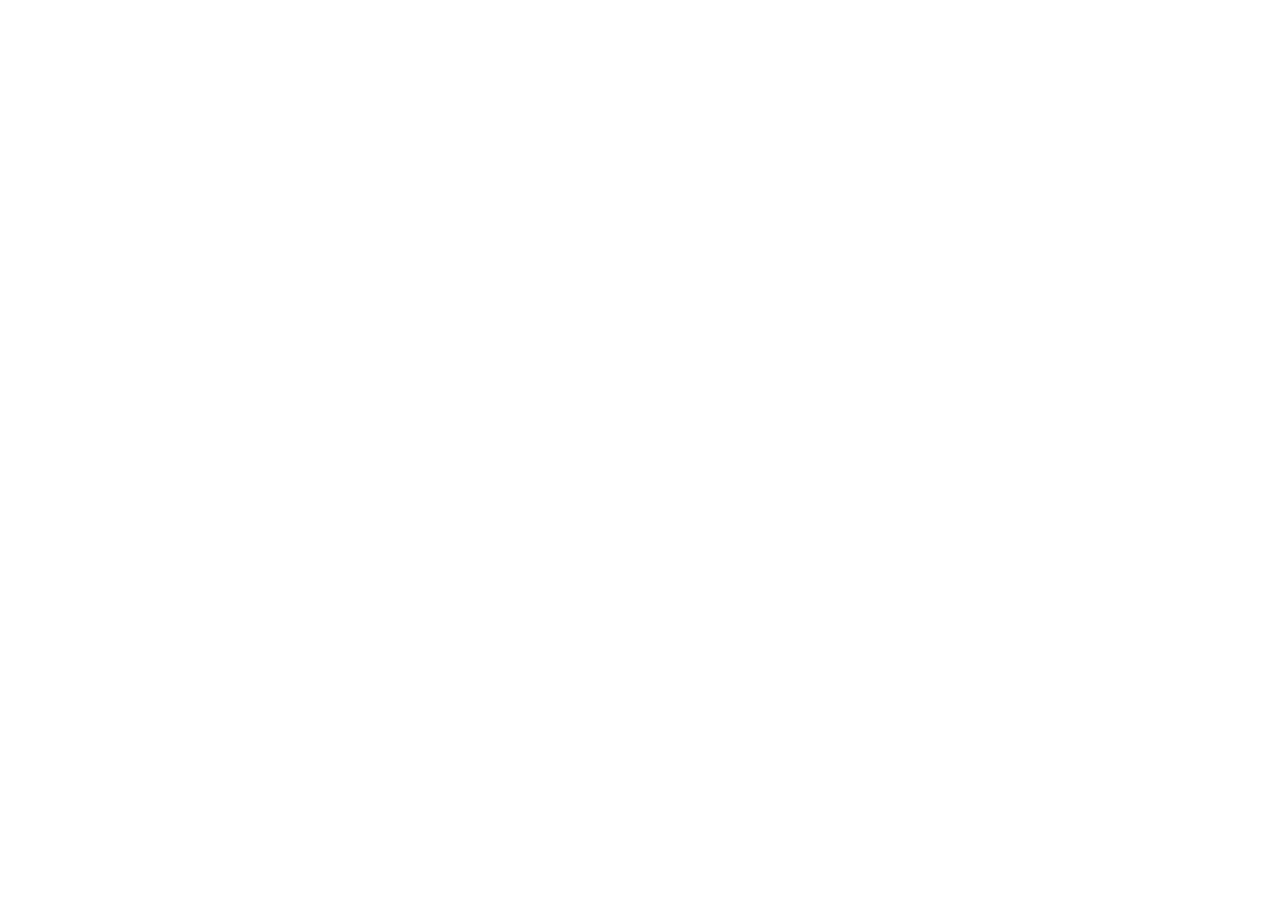
==== about.html @ 57273e9d "first commit" ====
<!DOCTYPE html>
<html lang="fr">
<head> 
<meta charset="UTF-8"> 
<meta name="viewport" content="width=device-width, initial-scale=1.0"> 
<title>AfriTalent — Accueil</title> 
<!-- Bootstrap 5 via CDN : feuille de style --> 
<link 
href="https://cdn.jsdelivr.net/npm/bootstrap@5.3.0/dist/css/bootstrap.min.css" 
rel="stylesheet"> 
<link rel="stylesheet" href="css/style.css">
</head>
<body> 



    
    </body>
</html>
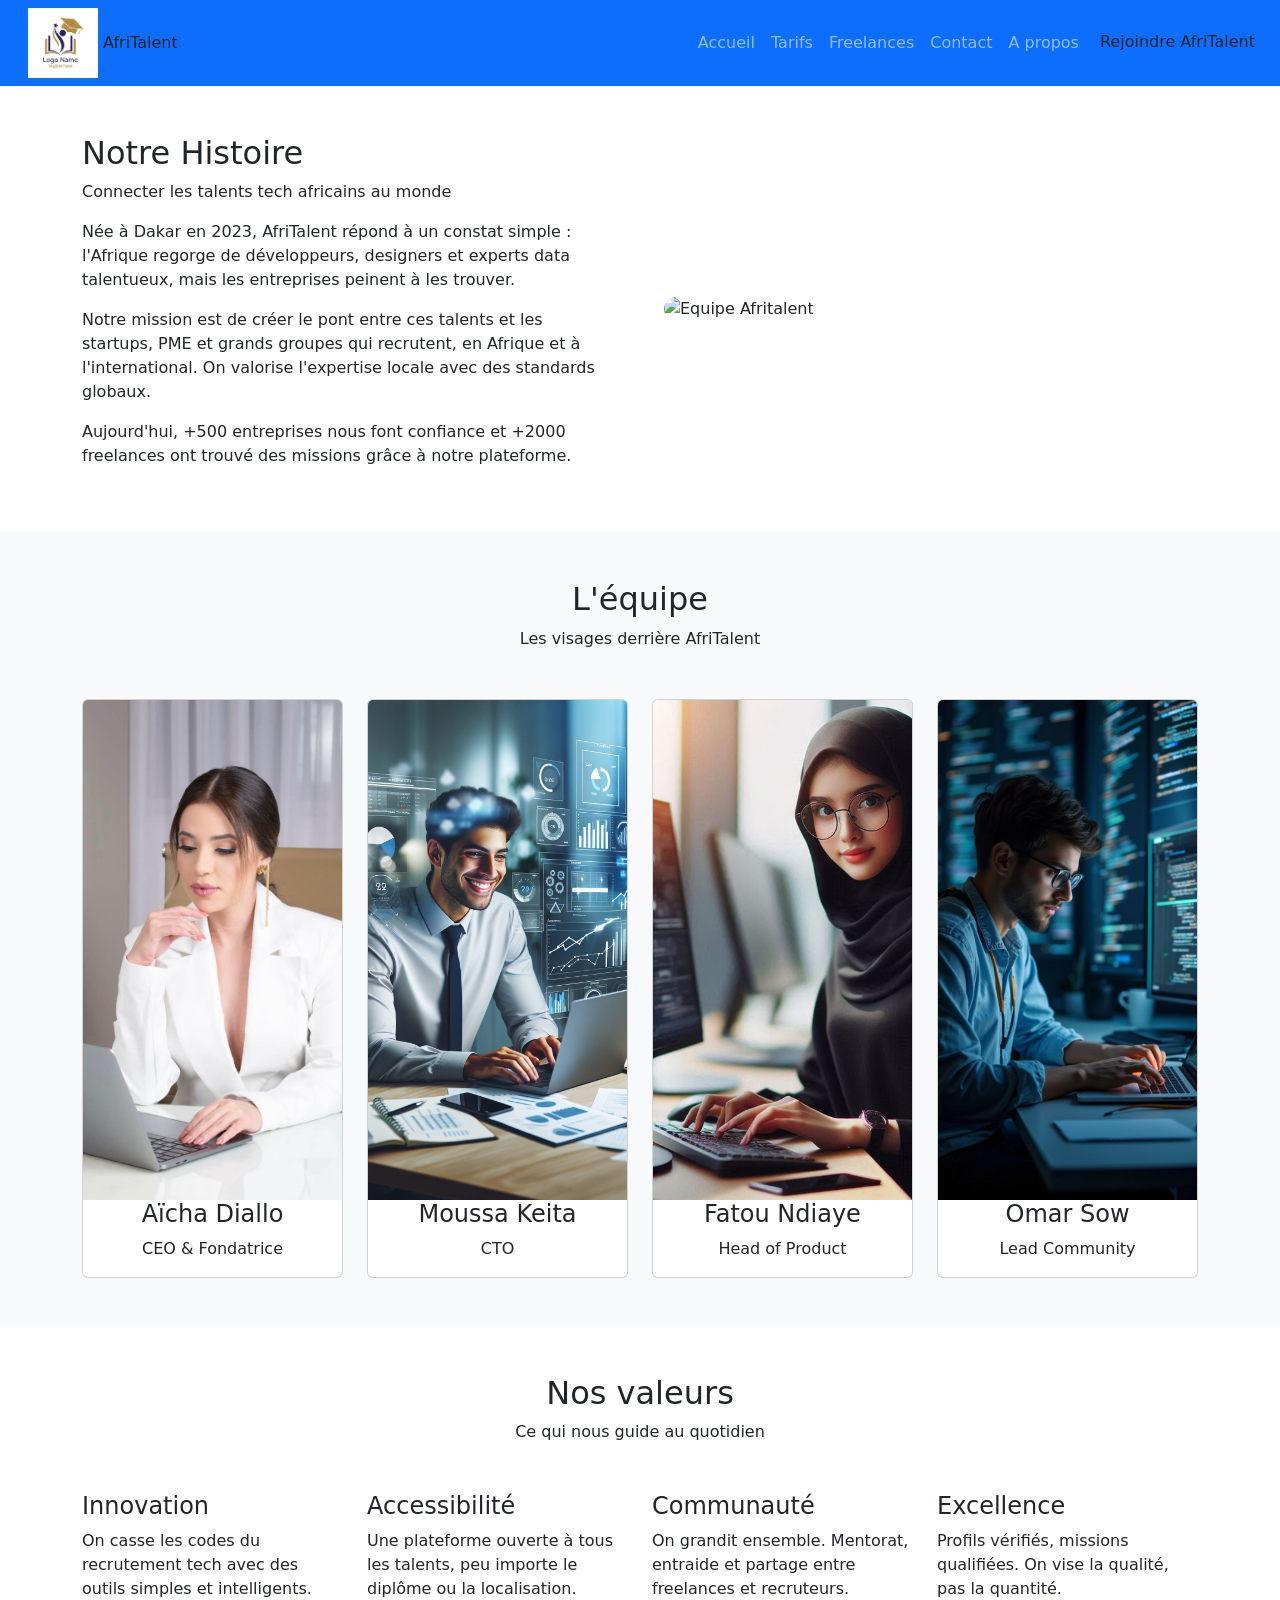
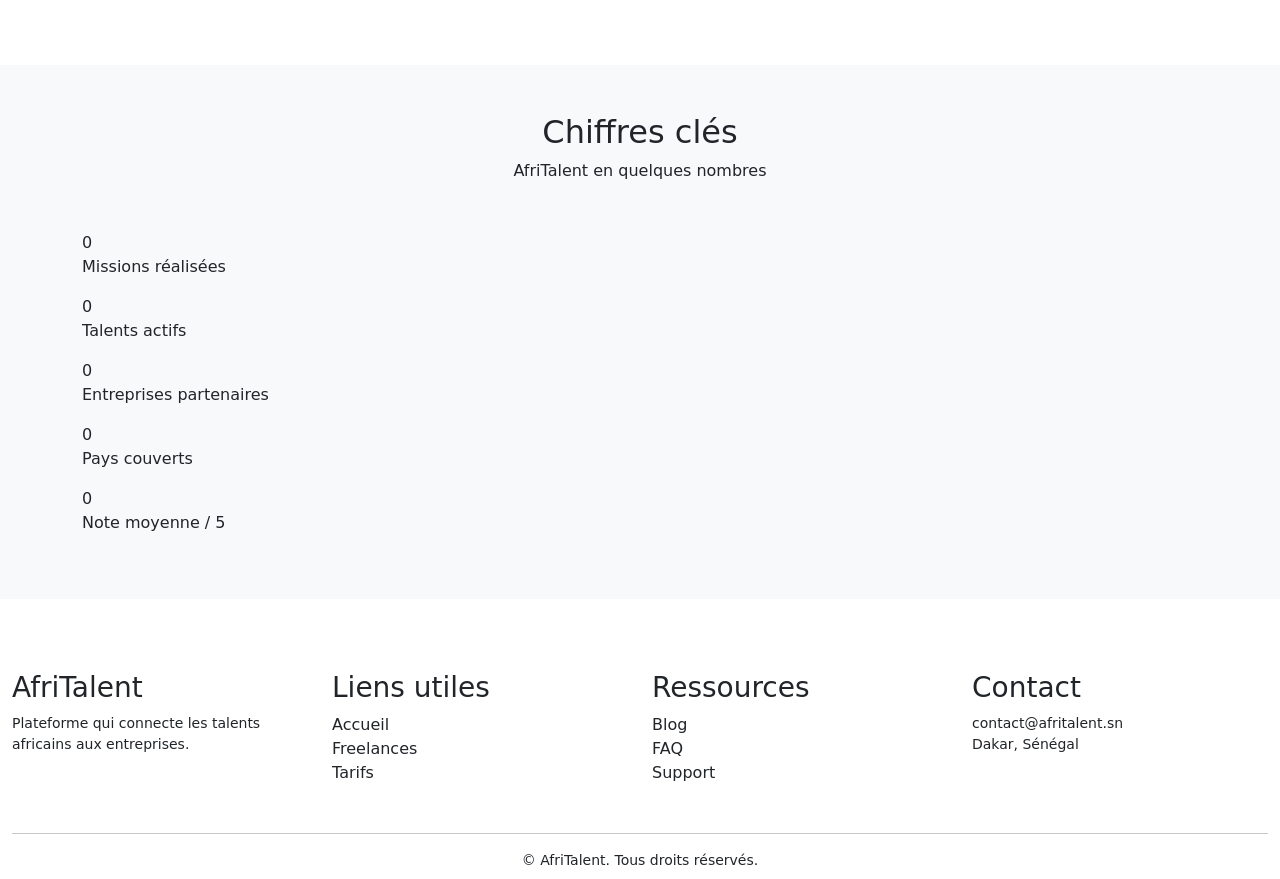
==== commit b46bf0a3: "COMMIT2:Message : HTML : structure complète des 5 pages avec sections et contenu texte" ====
--- a/about.html
+++ b/about.html
@@ -12,6 +12,260 @@
 </head>
 <body> 
 
+ <nav class="navbar navbar-expand-lg   bg-primary navbar-dark">
+  <div class="container-fluid">
+    <a class="navbar-brand" href="#"></a>
+    <button class="navbar-toggler" type="button" data-bs-toggle="collapse" data-bs-target="#nav-Menu" aria-controls="nav-Menu" aria-expanded="false" aria-label="Toggle navigation">
+      <span class="navbar-toggler-icon"></span>
+    </button>
+
+      
+    
+
+            <div class="logo">
+                 <img src="images/AfriTalent.jpg" height="70" alt="logo" class="logo AfriTalent"/>
+                 <span class="nom-de-logo">AfriTalent</span>
+               
+            </div>
+            <div class="collapse navbar-collapse" id="nav-Menu">
+             <ul class="navbar-nav ms-auto">
+               <li class="nav-item"><a class="nav-link" href="index.html">Accueil</a></li>
+               <li class="nav-item"><a class="nav-link" href="tarifs.html">Tarifs</a></li>
+              <li class="nav-item"><a class="nav-link" href="Freelances.html">Freelances</a></li>
+              <li class="nav-item"><a class="nav-link" href="contact.html">Contact</a></li>
+               <li class="nav-item"><a class="nav-link" href="about.html">A propos</a></li>
+               <li>
+               <a href="index.html" class="btn">Rejoindre AfriTalent</a>
+               </li>
+             </ul>
+            </div>
+            </div>
+        </div>
+            </nav>
+        <!-- SECTION 1 : NOTRE HISTOIRE avec texte + image -->
+<section class="py-5" id="histoire">
+    <div class="container">
+        <div class="row align-items-center g-5">
+            <div class="col-lg-6">
+                <h2>Notre Histoire</h2>
+                <p class="lead-about">Connecter les talents tech africains au monde</p>
+                <p>Née à Dakar en 2023, AfriTalent répond à un constat simple : l'Afrique regorge de développeurs, designers et experts data talentueux, mais les entreprises peinent à les trouver.</p>
+                <p>Notre mission est de créer le pont entre ces talents et les startups, PME et grands groupes qui recrutent, en Afrique et à l'international. On valorise l'expertise locale avec des standards globaux.</p>
+                <p>Aujourd'hui, +500 entreprises nous font confiance et +2000 freelances ont trouvé des missions grâce à notre plateforme.</p>
+            </div>
+            <div class="col-lg-6">
+                <!-- <img src="https://images.unsplash.com/photo-1522071820081-009f0129c71c?w=600" classe="img-fluid rounded" alt="Équipe AfriTalent" class="img-fluid rounded-4 shadow-sm">
+            </div> -->
+            <img src="images/equipe.jpg" alt="Equipe Afritalent" class="img-fluid rounded-4">
+            </div>
+        </div>
+    </div>
+</section>
+
+<!-- SECTION 2 : L'ÉQUIPE - 4 membres fictifs en cartes avec photo, nom, poste, liens réseaux -->
+<section class="py-5 bg-light" id="equipe">
+    <div class="container">
+        <div class="text-center mb-5">
+            <h2>L'équipe</h2>
+            <p class="lead-about">Les visages derrière AfriTalent</p>
+        </div>
+        <div class="row g-4 justify-content-center">
+            
+            <!-- Carte Membre 1 -->
+            <div class="col-lg-3 col-md-6">
+                <div class="card team-card h-100 text-center">
+                    <img src="images/avatar7.jpg" alt="Aïcha Diallo" class="card-img-top" style="height: 500px; object-fit: cover;">
+                    <h4>Aïcha Diallo</h4>
+                    <p class="poste">CEO & Fondatrice</p>
+                    <div class="social-links">
+                        <a href="#"><i class="bi bi-linkedin"></i></a>
+                        <a href="#"><i class="bi bi-twitter-x"></i></a>
+                    </div>
+                </div>
+            </div>
+
+            <!-- Carte Membre 2 -->
+            <div class="col-lg-3 col-md-6">
+                <div class="card team-card h-70 text-center">
+                    <img src="images/avatar14.jpg" alt="Moussa Keita" class="card-img-top" style="height: 500px; object-fit: cover;">
+                    <h4>Moussa Keita</h4>
+                    <p class="poste">CTO</p>
+                    <div class="social-links">
+                        <a href="#"><i class="bi bi-linkedin"></i></a>
+                        <a href="#"><i class="bi bi-github"></i></a>
+                    </div>
+                </div>
+            </div>
+
+            <!-- Carte Membre 3 -->
+            <div class="col-lg-3 col-md-6">
+                <div class=" card team-card h-100 text-center">
+                    <img src="images/avatar12.jpg" alt="Fatou Ndiaye" class="card-img-top" style="height: 500px; object-fit: cover;">
+                    <h4>Fatou Ndiaye</h4>
+                    <p class="poste">Head of Product</p>
+                    <div class="social-links">
+                        <a href="#"><i class="bi bi-linkedin"></i></a>
+                        <a href="#"><i class="bi bi-dribbble"></i></a>
+                    </div>
+                </div>
+            </div>
+
+            <!-- Carte Membre 4 -->
+            <div class="col-lg-3 col-md-6">
+                <div class="card team-card h-100 text-center">
+                    <img src="images/avatar15 - Copie.jpg" alt="Omar Sow" class="card-img-top" style="height: 500px; object-fit: cover;">
+                    <h4>Omar Sow</h4>
+                    <p class="poste">Lead Community</p>
+                    <div class="social-links">
+                     <a href="#"><i class="bi bi-linkedin"></i></a>
+                        <a href="#"><i class="bi bi-instagram"></i></a>
+                    </div>
+                </div>
+            </div>
+
+        </div>
+    </div>
+</section>
+
+<!-- SECTION 3 : NOS VALEURS - 4 valeurs avec icônes et descriptions -->
+<section class="py-5" id="valeurs">
+    <div class="container">
+        <div class="text-center mb-5">
+            <h2>Nos valeurs</h2>
+            <p class="lead-about">Ce qui nous guide au quotidien</p>
+        </div>
+        <div class="row g-4">
+            
+            <div class="col-lg-3 col-md-6">
+                <div class="valeur-card">
+                    <i class="bi bi-lightbulb"></i>
+                    <h4>Innovation</h4>
+                    <p>On casse les codes du recrutement tech avec des outils simples et intelligents.</p>
+                </div>
+            </div>
+
+            <div class="col-lg-3 col-md-6">
+                <div class="valeur-card">
+                    <i class="bi bi-universal-access"></i>
+                    <h4>Accessibilité</h4>
+                    <p>Une plateforme ouverte à tous les talents, peu importe le diplôme ou la localisation.</p>
+                </div>
+            </div>
+
+            <div class="col-lg-3 col-md-6">
+                <div class="valeur-card">
+                    <i class="bi bi-people"></i>
+                    <h4>Communauté</h4>
+                    <p>On grandit ensemble. Mentorat, entraide et partage entre freelances et recruteurs.</p>
+                </div>
+            </div>
+
+            <div class="col-lg-3 col-md-6">
+                <div class="valeur-card">
+                    <i class="bi bi-award"></i>
+                    <h4>Excellence</h4>
+                    <p>Profils vérifiés, missions qualifiées. On vise la qualité, pas la quantité.</p>
+                </div>
+            </div>
+
+        </div>
+    </div>
+</section>
+
+<!-- SECTION 4 : CHIFFRES CLÉS en Bento Grid avec compteurs JavaScript animés -->
+<section class="py-5 bg-light" id="chiffres">
+    <div class="container">
+        <div class="text-center mb-5">
+            <h2>Chiffres clés</h2>
+            <p class="lead-about">AfriTalent en quelques nombres</p>
+        </div>
+        
+        <div class="bento-grid">
+            <div class="bento-item grand">
+                <i class="bi bi-briefcase"></i>
+                <span class="counter" data-target="2500">0</span>
+                <p>Missions réalisées</p>
+            </div>
+            <div class="bento-item">
+                <i class="bi bi-person-check"></i>
+                <span class="counter" data-target="2000">0</span>
+                <p>Talents actifs</p>
+            </div>
+            <div class="bento-item">
+                <i class="bi bi-building"></i>
+                <span class="counter" data-target="500">0</span>
+                <p>Entreprises partenaires</p>
+            </div>
+            <div class="bento-item large">
+                <i class="bi bi-globe-africa"></i>
+                <span class="counter" data-target="15">0</span>
+                <p>Pays couverts</p>
+            </div>
+            <div class="bento-item">
+                <i class="bi bi-star"></i>
+                <span class="counter-decimal" data-target="4.8">0</span>
+                <p>Note moyenne / 5</p>
+            </div>
+        </div>
+
+    </div>
+</section>
+
+    <footer class=" pt-4 pb-2 mt-5"  >
+  <div class="container-fluid">
+    <div class="row">
+      
+      <!-- Colonne 1 : AfriTalent -->
+      <div class="col-md-3 mb-3">
+        <h3>AfriTalent</h3>
+        <p class="small">Plateforme qui connecte les talents africains aux entreprises.</p>
+        <a href="#" class="text-dark me-3"><i class="bi bi-twitter"></i></a>
+        <a href="#"  class="text-dark me-3"><i class="bi bi-facebook"></i></a>
+        <a href="#" class="text-dark"><i class="bi bi-instagram"></i></a>
+      </div>
+
+      <!-- Colonne 2 : Liens utiles -->
+      <div class="col-md-3 mb-3">
+        <h3>Liens utiles</h3>
+        <ul class="list-unstyled">
+          <li><a href="index.html" class="text-dark text-decoration-none">Accueil</a></li>
+          <li><a href="freelances.html" class="text-dark text-decoration-none">Freelances</a></li>
+          <li><a href="tarifs.html" class="text-dark text-decoration-none">Tarifs</a></li>
+        </ul>
+      </div>
+
+      <!-- Colonne 3 : Ressources -->
+      <div class="col-md-3 mb-3">
+        <h3>Ressources</h3>
+        <ul class="list-unstyled">
+          <li><a href="#" class="text-dark text-decoration-none">Blog</a></li>
+          <li><a href="#" class="text-dark text-decoration-none">FAQ</a></li>
+          <li><a href="#" class="text-dark text-decoration-none">Support</a></li>
+        </ul>
+      </div>
+
+      <!-- Colonne 4 : Contact -->
+      <div class="col-md-3 mb-3">
+        <h3>Contact</h3>
+        <p class="small text-dark text-decoration-none">
+          <i class="bi bi-envelope"></i> contact@afritalent.sn<br>
+          <i class="bi bi-geo-alt"></i> Dakar, Sénégal
+        </p>
+      </div>
+
+    </div>
+
+    <!-- Ligne copyright avec année dynamique -->
+    <hr class="bg-secondary">
+    <p class="text-center small mb-0">
+      © <span id="year"></span> AfriTalent. Tous droits réservés.
+    </p>
+  </div>
+  
+</footer>   
+    
+
+
 
 
     
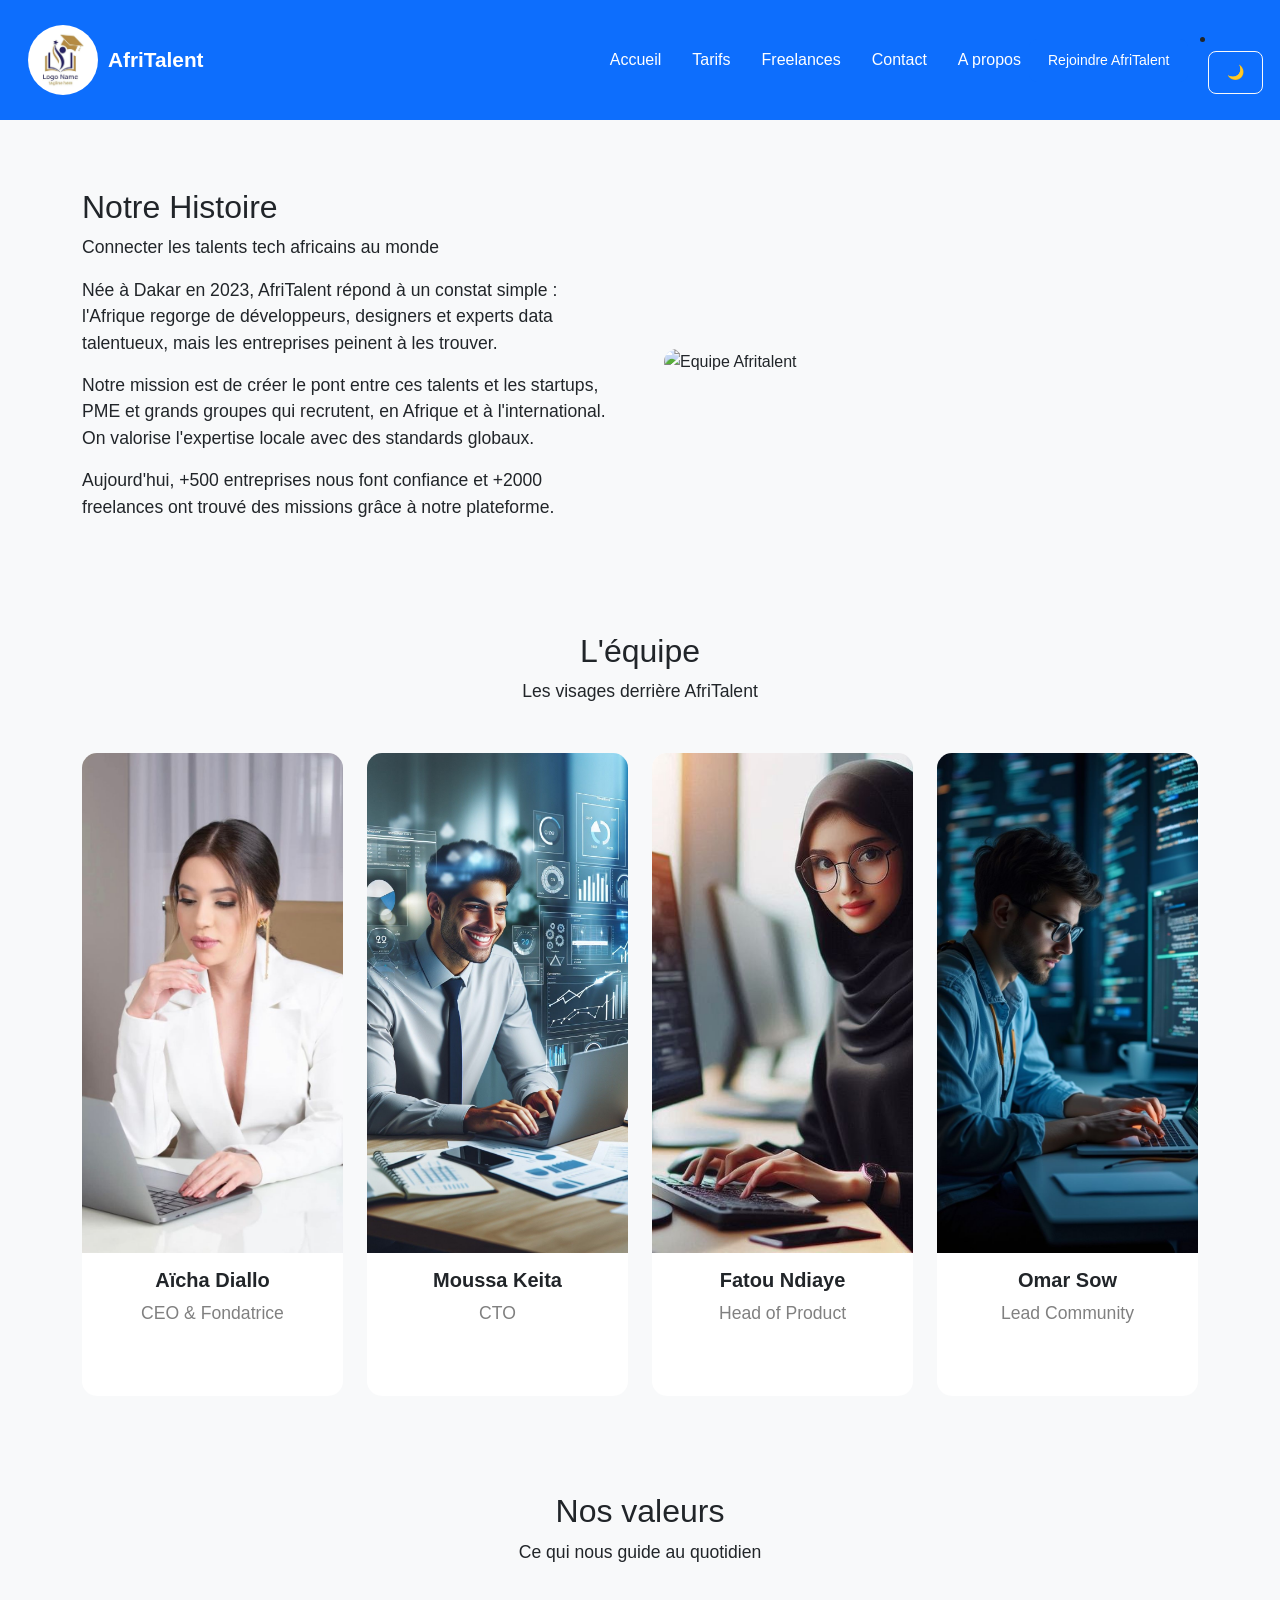
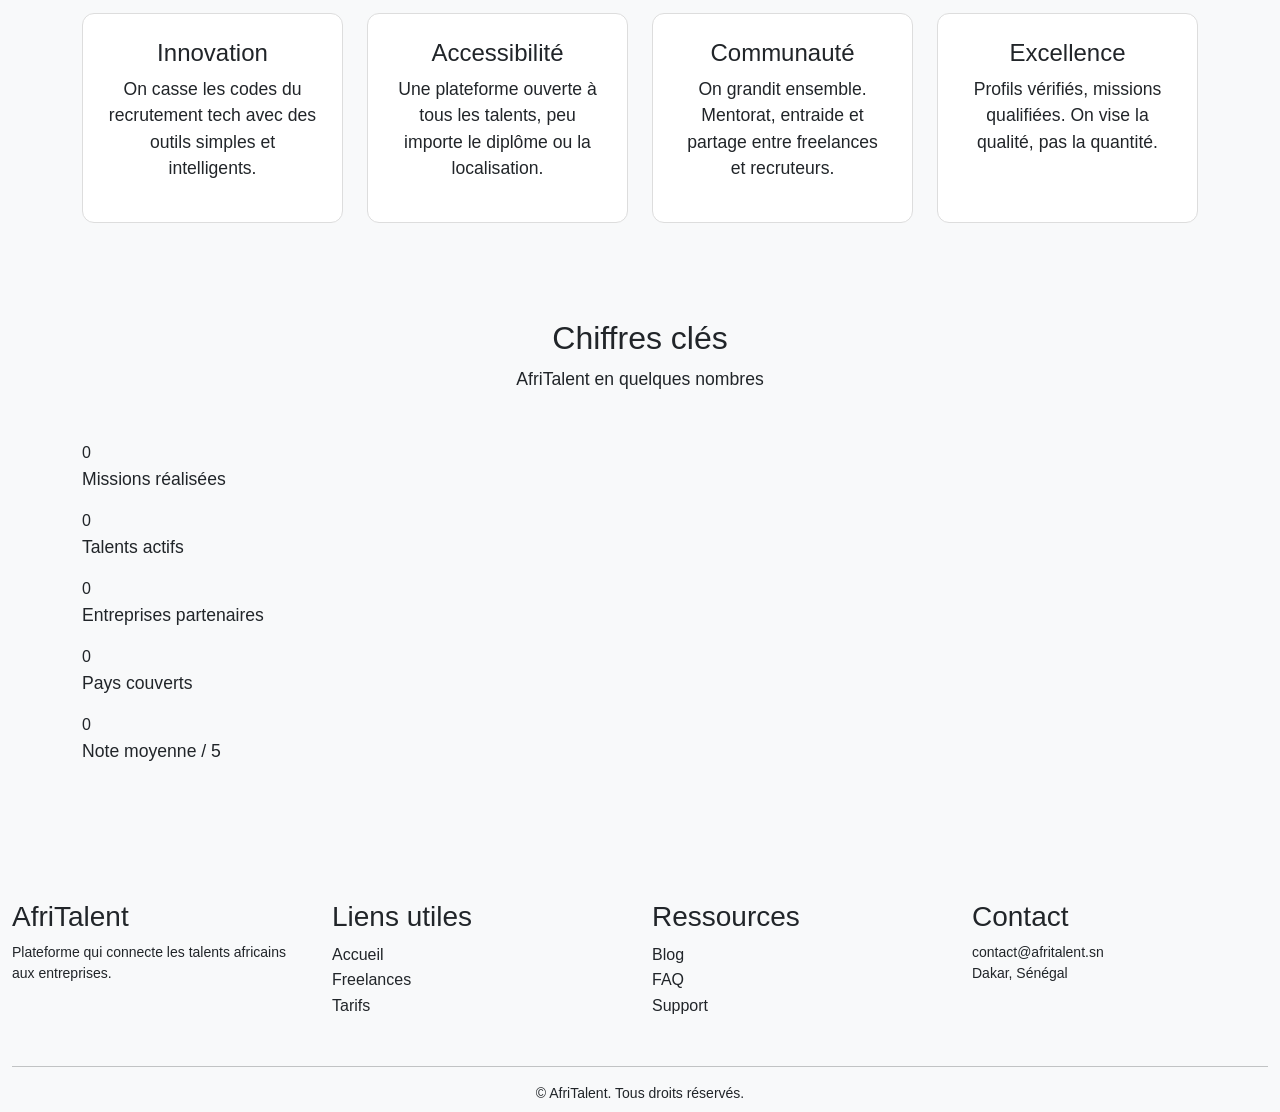
==== commit 49306f57: "COMMIT6:Message : JS : dark mode avec localStorage, navbar dynamique au scroll" ====
--- a/about.html
+++ b/about.html
@@ -12,7 +12,7 @@
 </head>
 <body> 
 
- <nav class="navbar navbar-expand-lg   bg-primary navbar-dark">
+ <nav class="navbar navbar-expand-lg   bg-primary navbar-dark fixed-top">
   <div class="container-fluid">
     <a class="navbar-brand" href="#"></a>
     <button class="navbar-toggler" type="button" data-bs-toggle="collapse" data-bs-target="#nav-Menu" aria-controls="nav-Menu" aria-expanded="false" aria-label="Toggle navigation">
@@ -41,6 +41,11 @@
             </div>
             </div>
         </div>
+        <li class="nav-item">
+   <button id="theme-toggle" class="btn btn-outline-light ms-2">🌙</button>
+</li>
+
+        <button id="top-btn">↑</button>
             </nav>
         <!-- SECTION 1 : NOTRE HISTOIRE avec texte + image -->
 <section class="py-5" id="histoire">
@@ -265,7 +270,7 @@
 </footer>   
     
 
-
+<script src="js/main.js"></script>
 
 
     
--- a/css/style.css
+++ b/css/style.css
@@ -0,0 +1,632 @@
+/* COMMIT3 */
+/* Variables */
+:root{
+    --primary-color:#0d6efd;
+    --secondary-color:#6c757d;
+    --accent-color:#ffc107;
+    --dark-color:#212529;
+    --light-color:#f8f9fa;
+    --white-color:#ffffff;
+
+    --font-title:'Poppins', sans-serif;
+    --font-text:'Inter', sans-serif;
+
+    --spacing-sm:10px;
+    --spacing-md:20px;
+    --spacing-lg:40px;
+}
+
+/* Reset */
+*{
+    margin:0;
+    padding:0;
+    box-sizing:border-box;
+}
+
+/* Base */
+body{
+    font-family:var(--font-text);
+    background-color:var(--light-color);
+    color:var(--dark-color);
+    line-height:1.6;
+}
+
+h1,h2,h3,h4,h5,h6{
+    font-family:var(--font-title);
+}
+
+a{
+    text-decoration:none;
+}
+
+img{
+    max-width:100%;
+    display:block;
+}
+
+/* Navbar */
+.navbar{
+    padding:15px 30px;
+}
+
+.logo{
+    display:flex;
+    align-items:center;
+    gap:10px;
+}
+
+.logo img{
+    width:70px;
+    height:70px;
+    border-radius:50%;
+    object-fit:cover;
+}
+
+.nom-de-logo{
+    color:white;
+    font-size:1.3rem;
+    font-weight:700;
+    font-family:var(--font-title);
+}
+
+.navbar-nav{
+    align-items:center;
+}
+
+.navbar-nav .nav-link{
+    color:white !important;
+    font-weight:500;
+    margin-left:15px;
+}
+
+.navbar-nav .nav-link:hover{
+    color:var(--accent-color) !important;
+}
+
+
+
+    /* COMMIT4 */
+
+
+
+    * hero */
+.hero{
+    padding: 80px 5%;
+}
+
+.hero-container{
+    display: flex;
+    align-items: center;
+    justify-content: space-between;
+    gap: 50px;
+}
+
+.hero-text{
+    flex: 1;
+}
+
+.hero-text h1{
+    font-size: 3rem;
+    margin-bottom: 20px;
+}
+
+.hero-text p{
+    font-size: 1.1rem;
+    line-height: 1.8;
+    margin-bottom: 25px;
+}
+
+.btn{
+    display: inline-block;
+    padding: 12px 24px;
+    background-color: #0d6efd;
+    color: white;
+    text-decoration: none;
+    border-radius: 8px;
+}
+
+.hero-image{
+    flex: 1;
+}
+
+.hero-image img{
+    width: 100%;
+    max-width: 500px;
+    border-radius: 15px;
+}
+
+.hero-stats{
+    display: flex;
+    justify-content: center;
+    gap: 20px;
+    margin-top: 50px;
+    flex-wrap: wrap;
+}
+
+.stat-card{
+    background: white;
+    padding: 20px 30px;
+    border-radius: 10px;
+    text-align: center;
+    box-shadow: 0 4px 10px rgba(0,0,0,0.1);
+}
+
+.stat-card h3{
+    font-size: 2rem;
+    color: #0d6efd;
+    margin-bottom: 10px;
+}
+/* comment ca marce */
+
+#comment-ca-marche{
+    background:#f8f9fa;
+}
+
+#comment-ca-marche .row{
+    display:grid;
+    grid-template-columns:repeat(auto-fit,minmax(250px,1fr));
+    gap:25px;
+}
+
+#comment-ca-marche .col-md-3{
+    width:100%;
+}
+
+#comment-ca-marche .card{
+    border:none;
+    border-radius:20px;
+    padding:15px;
+    height:100%;
+    background:white;
+    box-shadow:0 5px 15px rgba(0,0,0,0.08);
+    transition:all 0.3s ease;
+}
+
+#comment-ca-marche .card:hover{
+    transform:translateY(-10px);
+    box-shadow:0 15px 30px rgba(0,0,0,0.15);
+}
+
+#comment-ca-marche i{
+    font-size:3rem;
+    color:#0d6efd;
+}
+
+#comment-ca-marche h3{
+    font-size:1.3rem;
+    font-weight:700;
+    margin-top:15px;
+}
+
+#comment-ca-marche p{
+    color:#6c757d;
+    line-height:1.6;
+}
+
+/* categorie de service */
+.service-card{
+    background: white;
+    padding: 25px;
+    border-radius: 15px;
+    box-shadow: 0 4px 10px rgba(0,0,0,0.1);
+    transition: all 0.3s ease;
+    height: 100%;
+}
+
+.service-card:hover{
+    transform: translateY(-10px);
+    box-shadow: 0 10px 20px rgba(0,0,0,0.15);
+}
+
+.service-card h3{
+    color: #0d6efd;
+.service-card{
+    background: white;
+    padding: 25px;
+    border-radius: 15px;
+    box-shadow: 0 4px 10px rgba(0,0,0,0.1);
+    transition: all 0.3s ease;
+    height: 100%;
+}
+}
+
+.service-card:hover{
+    transform: translateY(-10px);
+    box-shadow: 0 10px 20px rgba(0,0,0,0.15);
+}
+
+.service-card h3{
+    color: #0d6efd;
+}
+/* temoignages */
+
+.testimonial-card {
+  border-radius: 20px;
+  background: #fff;
+  transition: all 0.35s ease;
+  min-height: 320px;
+}
+
+.testimonial-card:hover {
+  transform: translateY(-10px);
+  box-shadow: 0 1rem 2rem rgba(0, 0, 0, 0.15) !important;
+}
+
+/* Avatar */
+
+.testimonial-card .rounded-circle {
+  transition: transform 0.3s ease;
+}
+
+.testimonial-card:hover .rounded-circle {
+  transform: scale(1.1);
+}
+
+/* Nom */
+
+.testimonial-card h5 {
+  color: #212529;
+  font-weight: 700;
+}
+
+/* Fonction */
+
+.testimonial-card .small {
+  letter-spacing: 0.5px;
+}
+
+/* Etoiles */
+
+.text-warning {
+  font-size: 1.2rem;
+}
+
+/* Citation */
+
+.testimonial-card .fst-italic {
+  line-height: 1.8;
+  font-size: 1rem;
+}
+
+/* Carousel */
+
+#carouselTemoignages {
+  max-width: 900px;
+  margin: auto;
+}
+
+/* Boutons précédent/suivant */
+
+.carousel-control-prev,
+.carousel-control-next {
+  width: 8%;
+}
+
+.carousel-control-prev-icon,
+.carousel-control-next-icon {
+  background-color: #0d6efd;
+  border-radius: 50%;
+  padding: 1.2rem;
+  background-size: 55%;
+}
+
+/* Indicateurs */
+
+.carousel-indicators {
+  margin-bottom: -1rem;
+}
+
+.carousel-indicators button {
+  width: 12px !important;
+  height: 12px !important;
+  border-radius: 50%;
+  opacity: 0.5;
+  transition: all 0.3s ease;
+}
+
+.carousel-indicators button.active {
+  opacity: 1;
+  transform: scale(1.3);
+  background-color: #0d6efd !important;
+}
+
+/* Animation apparition */
+
+.carousel-item {
+  transition: transform 0.6s ease-in-out;
+}
+/* Empêche le défilement horizontal */
+html, body{
+    overflow-x:hidden;
+    width:100%;
+}
+
+/* partie Freelance */
+
+/* Section profils */
+
+.profile .card{
+    border: 1px solid #ddd;
+    border-radius: 12px;
+    overflow: hidden;
+    transition: 0.3s ease;
+    height: 100%;
+}
+
+/* Effet hover  */
+.profile .card:hover{
+    transform: translateY(-8px);
+    box-shadow: 0 8px 20px rgba(0,0,0,0.15);
+}
+
+/* Images mêmes dimensions */
+.profile img{
+    height: 250px;
+    width: 100%;
+    object-fit: cover;
+}
+
+/* Corps de carte */
+.profile .card-body{
+    text-align: center;
+    padding: 20px;
+}
+
+/* Bouton */
+.profile .btn{
+    border-radius: 30px;
+    padding: 8px 20px;
+}
+
+/* Section Apropos */
+
+/* SECTION EQUIPE */
+
+.team-card{
+    border: none;
+    border-radius: 15px;
+    overflow: hidden;
+    transition: all 0.3s ease;
+    padding-bottom: 20px;
+}
+
+/* effet hover */
+.team-card:hover{
+    transform: translateY(-10px);
+    box-shadow: 0 10px 25px rgba(0,0,0,0.15);
+}
+
+/* images */
+.team-card img{
+    height: 300px;
+    width: 100%;
+    object-fit: cover;
+}
+
+/* noms */
+.team-card h4{
+    margin-top: 15px;
+    font-size: 20px;
+    font-weight: 600;
+}
+
+/* poste */
+.poste{
+    color: gray;
+    margin-bottom: 15px;
+}
+
+/* réseaux */
+.social-links a{
+    font-size: 22px;
+    margin: 0 10px;
+    color: #198754;
+    transition: 0.3s;
+}
+
+.social-links a:hover{
+    color: black;
+}
+
+
+
+/* SECTION VALEURS about */
+
+.valeur-card{
+    background: white;
+    border: 1px solid #ddd;     
+    border-radius: 12px;
+    padding: 25px;
+    text-align: center;
+    height: 100%;
+    transition: 0.3s;
+}
+
+/* effet hover */
+.valeur-card:hover{
+    transform: translateY(-5px);
+    box-shadow: 0 5px 15px rgba(0,0,0,0.12);
+}
+
+/* icônes */
+.valeur-card i{
+    font-size: 30px;
+    color: #0d6efd;
+    margin-bottom: 10px;
+}
+
+ /* les 2 button  CTA du hero */
+.btn1,
+.btn2{
+    text-decoration: none;
+    padding: 8px 16px;      
+    font-size: 14px;        
+    border-radius: 20px;
+    font-weight: 500;
+    display: inline-block;
+    transition: 0.3s ease;
+}
+
+.btn1{
+    background-color: #0d6efd;
+    color: white;
+    margin-right: 8px;
+}
+
+.btn2{
+    background-color: white;
+    color: #0d6efd;
+    border: 1px solid #0d6efd;
+}
+
+.btn1:hover,
+.btn2:hover{
+    transform: translateY(-2px);
+}
+
+
+
+
+
+/* ===== COMMIT 5 : RESPONSIVE DESIGN ===== */
+
+/* Empêche le scroll horizontal */
+body {
+    overflow-x: hidden;
+}
+
+/* -------- MOBILE FIRST (375px par défaut) -------- */
+
+/* Textes */
+h1 {
+    font-size: 1.8rem;
+}
+
+p {
+    font-size: 1rem;
+    line-height: 1.5;
+}
+
+/* Images adaptatives */
+img {
+    max-width: 100%;
+    height: auto;
+}
+
+/* Boutons */
+.btn {
+    font-size: 14px;
+    padding: 10px 18px;
+}
+
+/* Navbar mobile */
+@media (max-width: 767px) {
+
+    .navbar-collapse {
+        background: #0d6efd;   /* bleu bootstrap */
+        padding: 15px;
+        border-radius: 8px;
+        margin-top: 10px;
+    }
+
+    .navbar-nav {
+        text-align: center;
+    }
+
+    .navbar-nav .nav-link {
+        padding: 10px;
+    }
+
+    /* cartes en pleine largeur mobile */
+    .card {
+        margin-bottom: 20px;
+    }
+
+    /* sections moins espacées */
+    section {
+        padding: 30px 15px;
+    }
+}
+
+/* -------- TABLETTE (768px) -------- */
+@media (min-width: 768px) {
+
+    h1 {
+        font-size: 2.2rem;
+    }
+
+    p {
+        font-size: 1rem;
+    }
+
+    section {
+        padding: 50px 20px;
+    }
+}
+
+/* -------- DESKTOP (1200px+) -------- */
+@media (min-width: 1200px) {
+
+    h1 {
+        font-size: 2.5rem;
+    }
+
+    p {
+        font-size: 1.1rem;
+    }
+
+    section {
+        padding: 70px 30px;
+    }
+}
+
+
+
+
+
+/* DARK MODE */
+.dark-mode {
+    background-color: #121212;
+    color: white;
+}
+
+/* NAVBAR AU SCROLL */
+.nav-scroll {
+    background-color: #0d6efd !important;
+    box-shadow: 0 4px 8px rgba(0,0,0,0.3);
+    padding: 5px 0;
+    transition: all 0.3s ease;
+}
+
+/* BOUTON RETOUR EN HAUT */
+#top-btn {
+    position: fixed;
+    bottom: 20px;
+    right: 20px;
+    display: none;
+    border: none;
+    padding: 10px 15px;
+    cursor: pointer;
+    border-radius: 50%;
+}
+
+
+
+
+.navbar {
+  transition: all 0.3s ease;
+  padding: 25px 0;
+}
+.navbar-scrolled {
+  padding: 10px 0 !important;
+  box-shadow: 0 4px 15px rgba(0,0,0,0.2);
+  background-color: #0a58ca !important;
+}
+
+
+body {
+  padding-top: 140px; /* 70px navbar bleue + 70px barre filtres */
+}
+
+
+
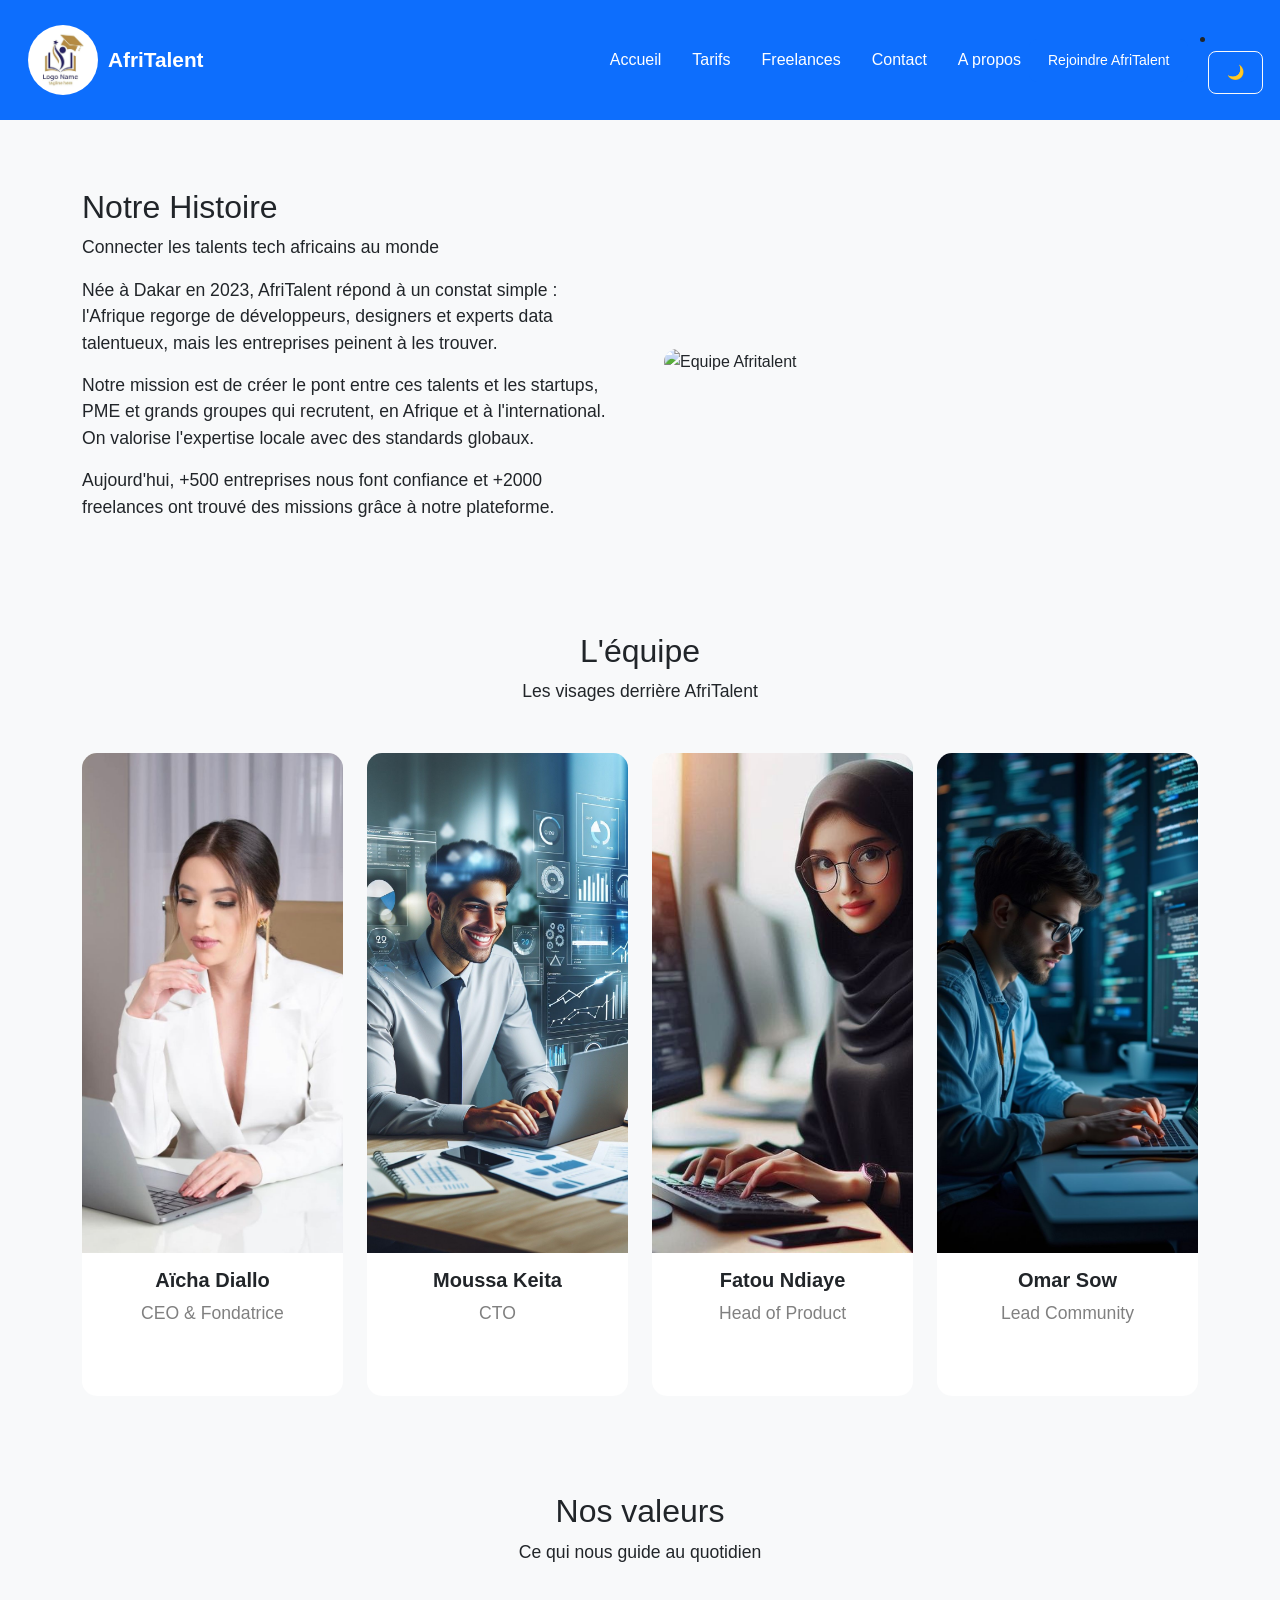
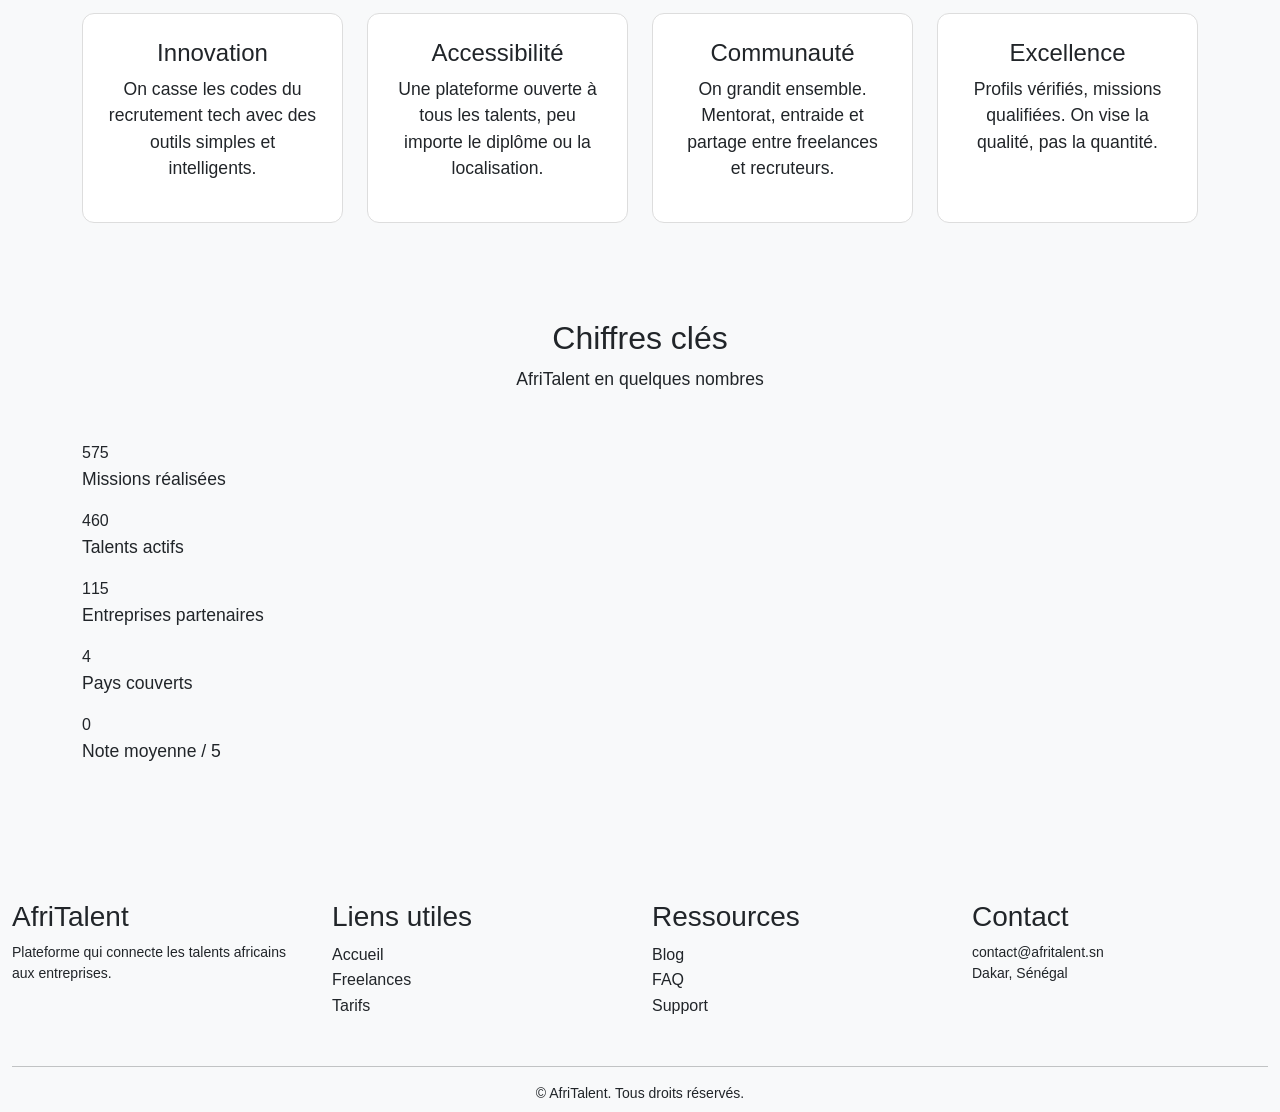
==== commit 09bb1393: "COMMIT 7:Message : JS : compteurs animés au scroll et animations fade-in des sections" ====
--- a/about.html
+++ b/about.html
@@ -191,7 +191,7 @@
                 <span class="counter" data-target="2500">0</span>
                 <p>Missions réalisées</p>
             </div>
-            <div class="bento-item">
+            <div class="bento-item" >
                 <i class="bi bi-person-check"></i>
                 <span class="counter" data-target="2000">0</span>
                 <p>Talents actifs</p>
@@ -262,7 +262,7 @@
 
     <!-- Ligne copyright avec année dynamique -->
     <hr class="bg-secondary">
-    <p class="text-center small mb-0">
+    <p class="text-center  small mb-0">
       © <span id="year"></span> AfriTalent. Tous droits réservés.
     </p>
   </div>
@@ -270,8 +270,8 @@
 </footer>   
     
 
+
 <script src="js/main.js"></script>
-
 
     
     </body>
--- a/css/style.css
+++ b/css/style.css
@@ -612,7 +612,7 @@
 
 
 
-
+/* //COMMIT 6// */
 .navbar {
   transition: all 0.3s ease;
   padding: 25px 0;
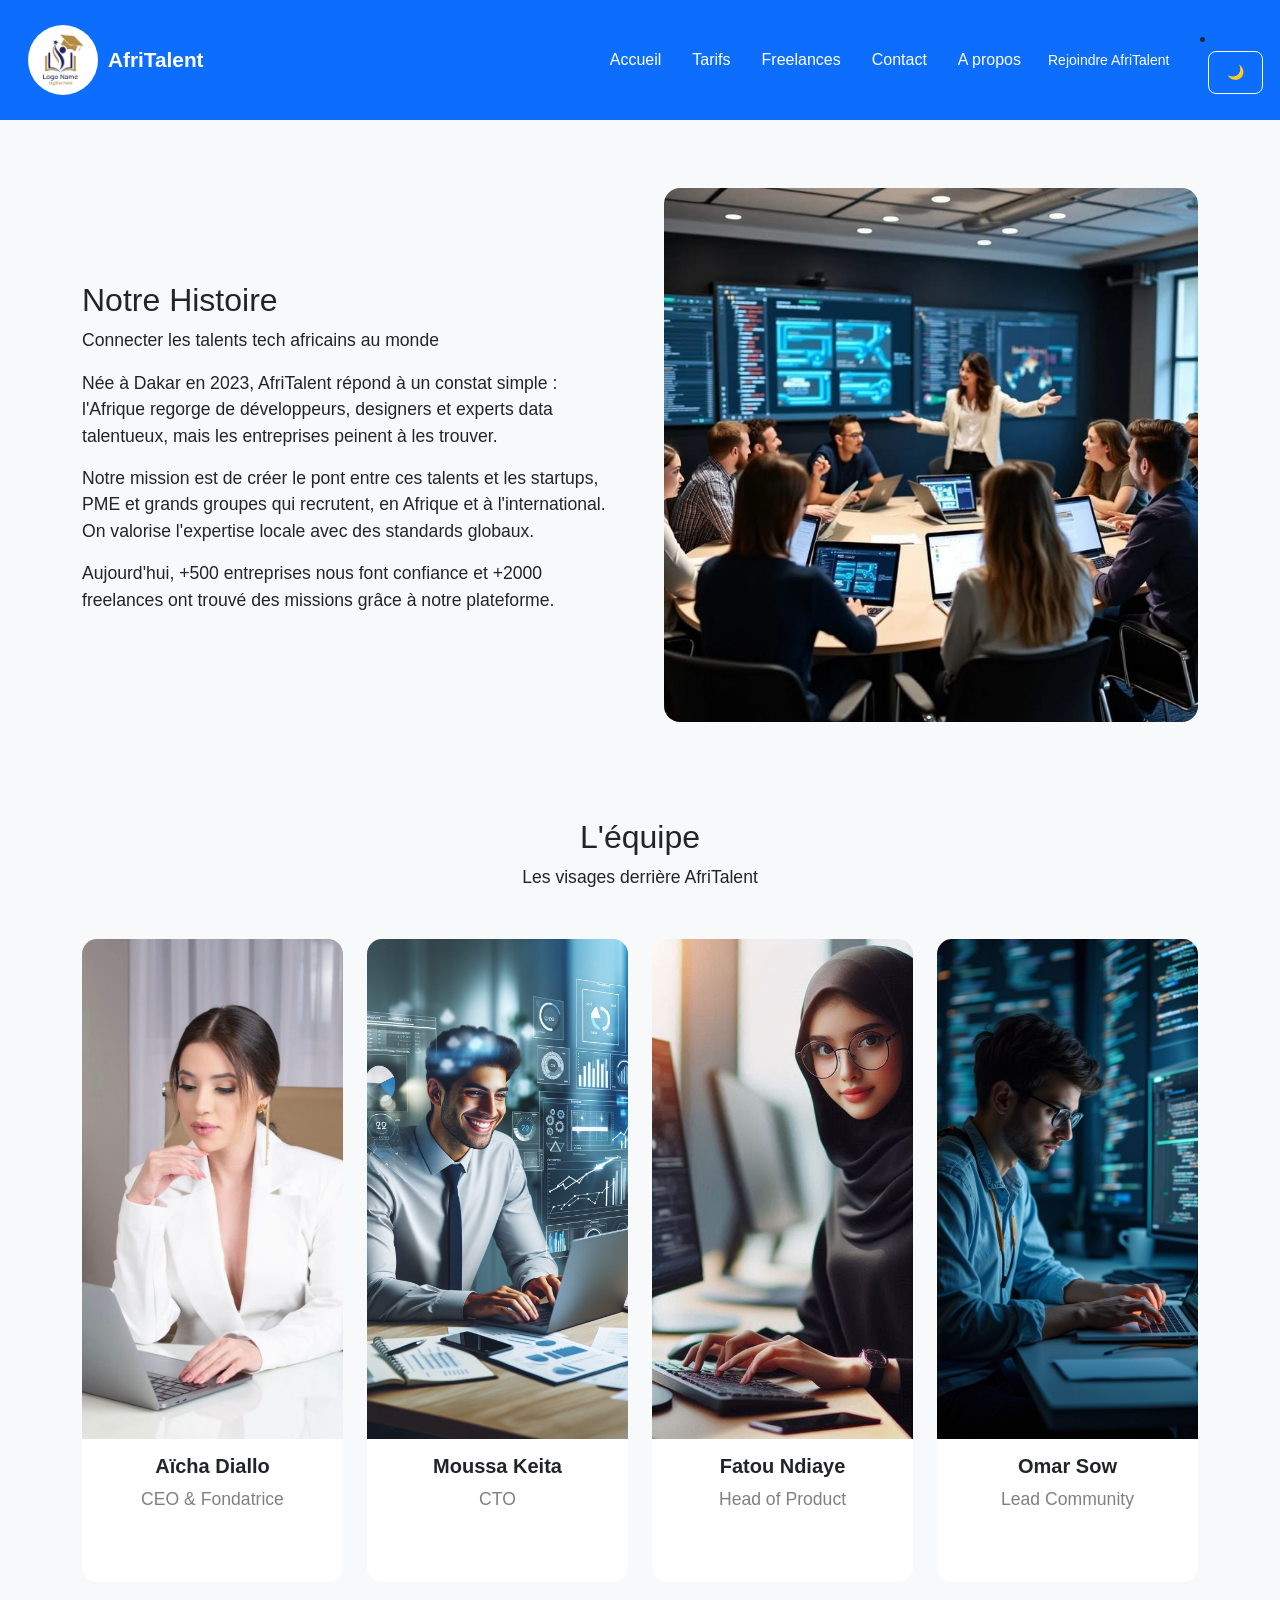
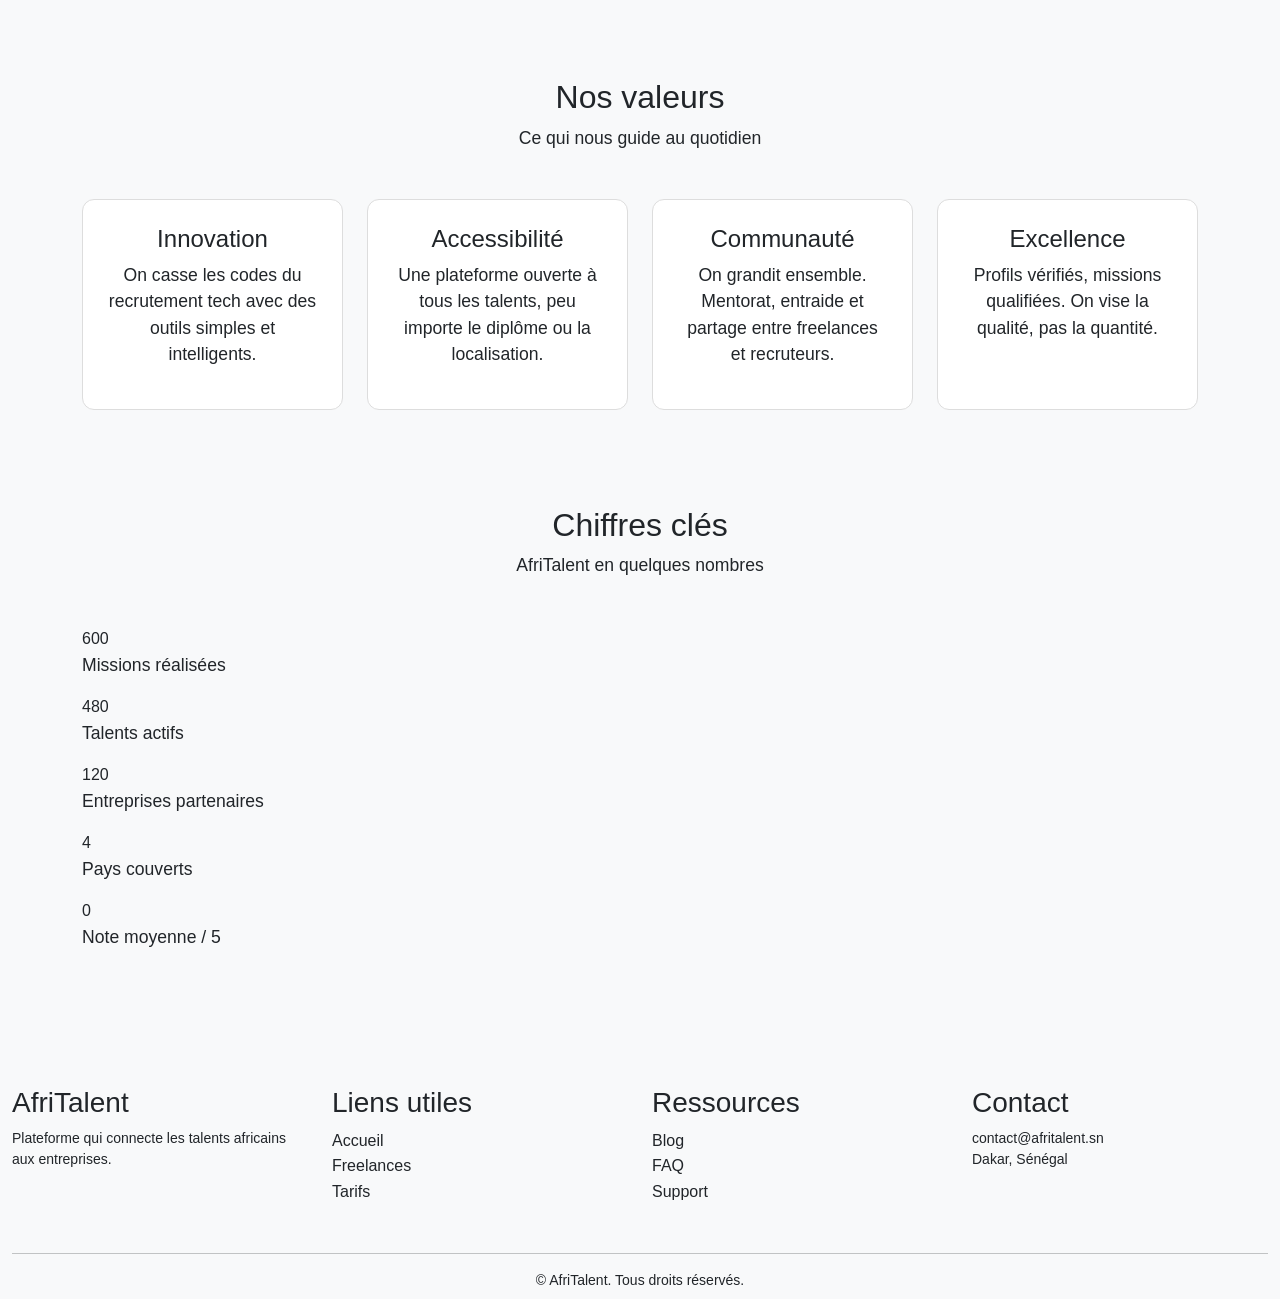
==== commit 8f722d31: "COMMIT 9:Message : Finalisation : corrections responsive, optimisation du code et commentaires" ====
--- a/about.html
+++ b/about.html
@@ -1,278 +1,306 @@
 <!DOCTYPE html>
 <html lang="fr">
-<head> 
-<meta charset="UTF-8"> 
-<meta name="viewport" content="width=device-width, initial-scale=1.0"> 
-<title>AfriTalent — Accueil</title> 
-<!-- Bootstrap 5 via CDN : feuille de style --> 
-<link 
-href="https://cdn.jsdelivr.net/npm/bootstrap@5.3.0/dist/css/bootstrap.min.css" 
-rel="stylesheet"> 
-<link rel="stylesheet" href="css/style.css">
+
+<head>
+    <meta charset="UTF-8">
+    <meta name="viewport" content="width=device-width, initial-scale=1.0">
+    <title>AfriTalent — Accueil</title>
+    <!-- Bootstrap 5 via CDN : feuille de style -->
+    <link href="https://cdn.jsdelivr.net/npm/bootstrap@5.3.0/dist/css/bootstrap.min.css" rel="stylesheet">
+    <link rel="stylesheet" href="css/style.css">
 </head>
-<body> 
-
- <nav class="navbar navbar-expand-lg   bg-primary navbar-dark fixed-top">
-  <div class="container-fluid">
-    <a class="navbar-brand" href="#"></a>
-    <button class="navbar-toggler" type="button" data-bs-toggle="collapse" data-bs-target="#nav-Menu" aria-controls="nav-Menu" aria-expanded="false" aria-label="Toggle navigation">
-      <span class="navbar-toggler-icon"></span>
-    </button>
-
-      
-    
-
+
+<body>
+    <!-- ======================NAVBAR =============== -->
+    <nav class="navbar navbar-expand-lg   bg-primary navbar-dark fixed-top">
+        <div class="container-fluid">
+            <!-- Button  logo  -->
+            <a class="navbar-brand" href="#"></a>
+            <!-- Menu responsive  -->
+            <button class="navbar-toggler" type="button" data-bs-toggle="collapse" data-bs-target="#nav-Menu"
+                aria-controls="nav-Menu" aria-expanded="false" aria-label="Toggle navigation">
+                <span class="navbar-toggler-icon"></span>
+            </button>
+            <!-- Logo AfriTalent -->
             <div class="logo">
-                 <img src="images/AfriTalent.jpg" height="70" alt="logo" class="logo AfriTalent"/>
-                 <span class="nom-de-logo">AfriTalent</span>
-               
-            </div>
+                <img src="images/AfriTalent.jpg" height="70" alt="logo" class="logo AfriTalent" />
+                <span class="nom-de-logo">AfriTalent</span>
+
+            </div>
+            <!-- Les liens -->
             <div class="collapse navbar-collapse" id="nav-Menu">
-             <ul class="navbar-nav ms-auto">
-               <li class="nav-item"><a class="nav-link" href="index.html">Accueil</a></li>
-               <li class="nav-item"><a class="nav-link" href="tarifs.html">Tarifs</a></li>
-              <li class="nav-item"><a class="nav-link" href="Freelances.html">Freelances</a></li>
-              <li class="nav-item"><a class="nav-link" href="contact.html">Contact</a></li>
-               <li class="nav-item"><a class="nav-link" href="about.html">A propos</a></li>
-               <li>
-               <a href="index.html" class="btn">Rejoindre AfriTalent</a>
-               </li>
-             </ul>
-            </div>
-            </div>
-        </div>
+                <ul class="navbar-nav ms-auto">
+                    <li class="nav-item"><a class="nav-link" href="index.html">Accueil</a></li>
+                    <li class="nav-item"><a class="nav-link" href="tarifs.html">Tarifs</a></li>
+                    <li class="nav-item"><a class="nav-link" href="Freelances.html">Freelances</a></li>
+                    <li class="nav-item"><a class="nav-link" href="contact.html">Contact</a></li>
+                    <li class="nav-item"><a class="nav-link" href="about.html">A propos</a></li>
+                    <li>
+                        <!-- Boutton rejoindre  -->
+                        <a href="index.html" class="btn">Rejoindre AfriTalent</a>
+                    </li>
+                </ul>
+            </div>
+        </div>
+        </div>
+        <!-- Dark mode sombre  -->
         <li class="nav-item">
-   <button id="theme-toggle" class="btn btn-outline-light ms-2">🌙</button>
-</li>
+            <button id="theme-toggle" class="btn btn-outline-light ms-2">🌙</button>
+        </li>
 
         <button id="top-btn">↑</button>
-            </nav>
-        <!-- SECTION 1 : NOTRE HISTOIRE avec texte + image -->
-<section class="py-5" id="histoire">
-    <div class="container">
-        <div class="row align-items-center g-5">
-            <div class="col-lg-6">
-                <h2>Notre Histoire</h2>
-                <p class="lead-about">Connecter les talents tech africains au monde</p>
-                <p>Née à Dakar en 2023, AfriTalent répond à un constat simple : l'Afrique regorge de développeurs, designers et experts data talentueux, mais les entreprises peinent à les trouver.</p>
-                <p>Notre mission est de créer le pont entre ces talents et les startups, PME et grands groupes qui recrutent, en Afrique et à l'international. On valorise l'expertise locale avec des standards globaux.</p>
-                <p>Aujourd'hui, +500 entreprises nous font confiance et +2000 freelances ont trouvé des missions grâce à notre plateforme.</p>
-            </div>
-            <div class="col-lg-6">
-                <!-- <img src="https://images.unsplash.com/photo-1522071820081-009f0129c71c?w=600" classe="img-fluid rounded" alt="Équipe AfriTalent" class="img-fluid rounded-4 shadow-sm">
-            </div> -->
-            <img src="images/equipe.jpg" alt="Equipe Afritalent" class="img-fluid rounded-4">
-            </div>
-        </div>
-    </div>
-</section>
-
-<!-- SECTION 2 : L'ÉQUIPE - 4 membres fictifs en cartes avec photo, nom, poste, liens réseaux -->
-<section class="py-5 bg-light" id="equipe">
-    <div class="container">
-        <div class="text-center mb-5">
-            <h2>L'équipe</h2>
-            <p class="lead-about">Les visages derrière AfriTalent</p>
-        </div>
-        <div class="row g-4 justify-content-center">
-            
-            <!-- Carte Membre 1 -->
-            <div class="col-lg-3 col-md-6">
-                <div class="card team-card h-100 text-center">
-                    <img src="images/avatar7.jpg" alt="Aïcha Diallo" class="card-img-top" style="height: 500px; object-fit: cover;">
-                    <h4>Aïcha Diallo</h4>
-                    <p class="poste">CEO & Fondatrice</p>
-                    <div class="social-links">
-                        <a href="#"><i class="bi bi-linkedin"></i></a>
-                        <a href="#"><i class="bi bi-twitter-x"></i></a>
-                    </div>
-                </div>
-            </div>
-
-            <!-- Carte Membre 2 -->
-            <div class="col-lg-3 col-md-6">
-                <div class="card team-card h-70 text-center">
-                    <img src="images/avatar14.jpg" alt="Moussa Keita" class="card-img-top" style="height: 500px; object-fit: cover;">
-                    <h4>Moussa Keita</h4>
-                    <p class="poste">CTO</p>
-                    <div class="social-links">
-                        <a href="#"><i class="bi bi-linkedin"></i></a>
-                        <a href="#"><i class="bi bi-github"></i></a>
-                    </div>
-                </div>
-            </div>
-
-            <!-- Carte Membre 3 -->
-            <div class="col-lg-3 col-md-6">
-                <div class=" card team-card h-100 text-center">
-                    <img src="images/avatar12.jpg" alt="Fatou Ndiaye" class="card-img-top" style="height: 500px; object-fit: cover;">
-                    <h4>Fatou Ndiaye</h4>
-                    <p class="poste">Head of Product</p>
-                    <div class="social-links">
-                        <a href="#"><i class="bi bi-linkedin"></i></a>
-                        <a href="#"><i class="bi bi-dribbble"></i></a>
-                    </div>
-                </div>
-            </div>
-
-            <!-- Carte Membre 4 -->
-            <div class="col-lg-3 col-md-6">
-                <div class="card team-card h-100 text-center">
-                    <img src="images/avatar15 - Copie.jpg" alt="Omar Sow" class="card-img-top" style="height: 500px; object-fit: cover;">
-                    <h4>Omar Sow</h4>
-                    <p class="poste">Lead Community</p>
-                    <div class="social-links">
-                     <a href="#"><i class="bi bi-linkedin"></i></a>
-                        <a href="#"><i class="bi bi-instagram"></i></a>
-                    </div>
-                </div>
-            </div>
-
-        </div>
-    </div>
-</section>
-
-<!-- SECTION 3 : NOS VALEURS - 4 valeurs avec icônes et descriptions -->
-<section class="py-5" id="valeurs">
-    <div class="container">
-        <div class="text-center mb-5">
-            <h2>Nos valeurs</h2>
-            <p class="lead-about">Ce qui nous guide au quotidien</p>
-        </div>
-        <div class="row g-4">
-            
-            <div class="col-lg-3 col-md-6">
-                <div class="valeur-card">
-                    <i class="bi bi-lightbulb"></i>
-                    <h4>Innovation</h4>
-                    <p>On casse les codes du recrutement tech avec des outils simples et intelligents.</p>
-                </div>
-            </div>
-
-            <div class="col-lg-3 col-md-6">
-                <div class="valeur-card">
-                    <i class="bi bi-universal-access"></i>
-                    <h4>Accessibilité</h4>
-                    <p>Une plateforme ouverte à tous les talents, peu importe le diplôme ou la localisation.</p>
-                </div>
-            </div>
-
-            <div class="col-lg-3 col-md-6">
-                <div class="valeur-card">
-                    <i class="bi bi-people"></i>
-                    <h4>Communauté</h4>
-                    <p>On grandit ensemble. Mentorat, entraide et partage entre freelances et recruteurs.</p>
-                </div>
-            </div>
-
-            <div class="col-lg-3 col-md-6">
-                <div class="valeur-card">
-                    <i class="bi bi-award"></i>
-                    <h4>Excellence</h4>
-                    <p>Profils vérifiés, missions qualifiées. On vise la qualité, pas la quantité.</p>
-                </div>
-            </div>
-
-        </div>
-    </div>
-</section>
-
-<!-- SECTION 4 : CHIFFRES CLÉS en Bento Grid avec compteurs JavaScript animés -->
-<section class="py-5 bg-light" id="chiffres">
-    <div class="container">
-        <div class="text-center mb-5">
-            <h2>Chiffres clés</h2>
-            <p class="lead-about">AfriTalent en quelques nombres</p>
-        </div>
-        
-        <div class="bento-grid">
-            <div class="bento-item grand">
-                <i class="bi bi-briefcase"></i>
-                <span class="counter" data-target="2500">0</span>
-                <p>Missions réalisées</p>
-            </div>
-            <div class="bento-item" >
-                <i class="bi bi-person-check"></i>
-                <span class="counter" data-target="2000">0</span>
-                <p>Talents actifs</p>
-            </div>
-            <div class="bento-item">
-                <i class="bi bi-building"></i>
-                <span class="counter" data-target="500">0</span>
-                <p>Entreprises partenaires</p>
-            </div>
-            <div class="bento-item large">
-                <i class="bi bi-globe-africa"></i>
-                <span class="counter" data-target="15">0</span>
-                <p>Pays couverts</p>
-            </div>
-            <div class="bento-item">
-                <i class="bi bi-star"></i>
-                <span class="counter-decimal" data-target="4.8">0</span>
-                <p>Note moyenne / 5</p>
-            </div>
-        </div>
-
-    </div>
-</section>
-
-    <footer class=" pt-4 pb-2 mt-5"  >
-  <div class="container-fluid">
-    <div class="row">
-      
-      <!-- Colonne 1 : AfriTalent -->
-      <div class="col-md-3 mb-3">
-        <h3>AfriTalent</h3>
-        <p class="small">Plateforme qui connecte les talents africains aux entreprises.</p>
-        <a href="#" class="text-dark me-3"><i class="bi bi-twitter"></i></a>
-        <a href="#"  class="text-dark me-3"><i class="bi bi-facebook"></i></a>
-        <a href="#" class="text-dark"><i class="bi bi-instagram"></i></a>
-      </div>
-
-      <!-- Colonne 2 : Liens utiles -->
-      <div class="col-md-3 mb-3">
-        <h3>Liens utiles</h3>
-        <ul class="list-unstyled">
-          <li><a href="index.html" class="text-dark text-decoration-none">Accueil</a></li>
-          <li><a href="freelances.html" class="text-dark text-decoration-none">Freelances</a></li>
-          <li><a href="tarifs.html" class="text-dark text-decoration-none">Tarifs</a></li>
-        </ul>
-      </div>
-
-      <!-- Colonne 3 : Ressources -->
-      <div class="col-md-3 mb-3">
-        <h3>Ressources</h3>
-        <ul class="list-unstyled">
-          <li><a href="#" class="text-dark text-decoration-none">Blog</a></li>
-          <li><a href="#" class="text-dark text-decoration-none">FAQ</a></li>
-          <li><a href="#" class="text-dark text-decoration-none">Support</a></li>
-        </ul>
-      </div>
-
-      <!-- Colonne 4 : Contact -->
-      <div class="col-md-3 mb-3">
-        <h3>Contact</h3>
-        <p class="small text-dark text-decoration-none">
-          <i class="bi bi-envelope"></i> contact@afritalent.sn<br>
-          <i class="bi bi-geo-alt"></i> Dakar, Sénégal
-        </p>
-      </div>
-
-    </div>
-
-    <!-- Ligne copyright avec année dynamique -->
-    <hr class="bg-secondary">
-    <p class="text-center  small mb-0">
-      © <span id="year"></span> AfriTalent. Tous droits réservés.
-    </p>
-  </div>
-  
-</footer>   
-    
-
-
-<script src="js/main.js"></script>
-
-    
-    </body>
+    </nav>
+    <!-- SECTION 1 : NOTRE HISTOIRE avec texte + image -->
+    <section class="py-5" id="histoire">
+        <div class="container">
+            <div class="row align-items-center g-5">
+                <!-- texte presentation  -->
+                <div class="col-lg-6">
+                    <h2>Notre Histoire</h2>
+                    <p class="lead-about">Connecter les talents tech africains au monde</p>
+                    <p>Née à Dakar en 2023, AfriTalent répond à un constat simple : l'Afrique regorge de développeurs,
+                        designers et experts data talentueux, mais les entreprises peinent à les trouver.</p>
+                    <p>Notre mission est de créer le pont entre ces talents et les startups, PME et grands groupes qui
+                        recrutent, en Afrique et à l'international. On valorise l'expertise locale avec des standards
+                        globaux.</p>
+                    <p>Aujourd'hui, +500 entreprises nous font confiance et +2000 freelances ont trouvé des missions
+                        grâce à notre plateforme.</p>
+                </div>
+                <!-- Images equipe  -->
+                <div class="col-lg-6">
+
+
+                    <img src="images/Equipe.jpg" alt="Equipe Afritalent" class="img-fluid rounded-4">
+                </div>
+            </div>
+        </div>
+    </section>
+
+    <!-- SECTION 2 : L'ÉQUIPE - 4 membres fictifs en cartes avec photo, nom, poste, liens réseaux -->
+    <section class="py-5 bg-light" id="equipe">
+        <div class="container">
+            <!-- Titre  -->
+            <div class="text-center mb-5">
+                <h2>L'équipe</h2>
+                <p class="lead-about">Les visages derrière AfriTalent</p>
+            </div>
+            <!-- Membre  -->
+            <div class="row g-4 justify-content-center">
+
+                <!-- Carte Membre 1 -->
+                <div class="col-lg-3 col-md-6">
+                    <div class="card team-card h-100 text-center">
+                        <img src="images/avatar7.jpg" alt="Aïcha Diallo" class="card-img-top"
+                            style="height: 500px; object-fit: cover;">
+                        <h4>Aïcha Diallo</h4>
+                        <p class="poste">CEO & Fondatrice</p>
+                        <div class="social-links">
+                            <a href="#"><i class="bi bi-linkedin"></i></a>
+                            <a href="#"><i class="bi bi-twitter-x"></i></a>
+                        </div>
+                    </div>
+                </div>
+
+                <!-- Carte Membre 2 -->
+                <div class="col-lg-3 col-md-6">
+                    <div class="card team-card h-70 text-center">
+                        <img src="images/avatar14.jpg" alt="Moussa Keita" class="card-img-top"
+                            style="height: 500px; object-fit: cover;">
+                        <h4>Moussa Keita</h4>
+                        <p class="poste">CTO</p>
+                        <!-- RESEAUX -->
+                        <div class="social-links">
+                            <a href="#"><i class="bi bi-linkedin"></i></a>
+                            <a href="#"><i class="bi bi-github"></i></a>
+                        </div>
+                    </div>
+                </div>
+
+                <!-- Carte Membre 3 -->
+                <div class="col-lg-3 col-md-6">
+                    <div class=" card team-card h-100 text-center">
+                        <img src="images/avatar12.jpg" alt="Fatou Ndiaye" class="card-img-top"
+                            style="height: 500px; object-fit: cover;">
+                        <h4>Fatou Ndiaye</h4>
+                        <p class="poste">Head of Product</p>
+                        <!-- RESEAUX -->
+                        <div class="social-links">
+                            <a href="#"><i class="bi bi-linkedin"></i></a>
+                            <a href="#"><i class="bi bi-dribbble"></i></a>
+                        </div>
+                    </div>
+                </div>
+
+                <!-- Carte Membre 4 -->
+                <div class="col-lg-3 col-md-6">
+                    <div class="card team-card h-100 text-center">
+                        <img src="images/avatar15 - Copie.jpg" alt="Omar Sow" class="card-img-top"
+                            style="height: 500px; object-fit: cover;">
+                        <h4>Omar Sow</h4>
+                        <p class="poste">Lead Community</p>
+                        <!-- RESEAUX -->
+                        <div class="social-links">
+                            <a href="#"><i class="bi bi-linkedin"></i></a>
+                            <a href="#"><i class="bi bi-instagram"></i></a>
+                        </div>
+                    </div>
+                </div>
+
+            </div>
+        </div>
+    </section>
+
+    <!-- SECTION 3 : NOS VALEURS - 4 valeurs avec icônes et descriptions -->
+    <section class="py-5" id="valeurs">
+        <div class="container">
+            <!-- Titre  -->
+            <div class="text-center mb-5">
+                <h2>Nos valeurs</h2>
+                <p class="lead-about">Ce qui nous guide au quotidien</p>
+            </div>
+            <!-- liste des valeur  -->
+            <div class="row g-4">
+                <!-- Valeur 1 -->
+                <div class="col-lg-3 col-md-6">
+                    <div class="valeur-card">
+                        <i class="bi bi-lightbulb"></i>
+                        <h4>Innovation</h4>
+                        <p>On casse les codes du recrutement tech avec des outils simples et intelligents.</p>
+                    </div>
+                </div>
+                <!-- Valeur 2 -->
+                <div class="col-lg-3 col-md-6">
+                    <div class="valeur-card">
+                        <i class="bi bi-universal-access"></i>
+                        <h4>Accessibilité</h4>
+                        <p>Une plateforme ouverte à tous les talents, peu importe le diplôme ou la localisation.</p>
+                    </div>
+                </div>
+                <!-- Vleur 3 -->
+                <div class="col-lg-3 col-md-6">
+                    <div class="valeur-card">
+                        <i class="bi bi-people"></i>
+                        <h4>Communauté</h4>
+                        <p>On grandit ensemble. Mentorat, entraide et partage entre freelances et recruteurs.</p>
+                    </div>
+                </div>
+                <!-- Valeur 4 -->
+                <div class="col-lg-3 col-md-6">
+                    <div class="valeur-card">
+                        <i class="bi bi-award"></i>
+                        <h4>Excellence</h4>
+                        <p>Profils vérifiés, missions qualifiées. On vise la qualité, pas la quantité.</p>
+                    </div>
+                </div>
+
+            </div>
+        </div>
+    </section>
+
+    <!-- SECTION 4 : CHIFFRES CLÉS en Bento Grid avec compteurs JavaScript animés -->
+    <section class="py-5 bg-light" id="chiffres">
+        <div class="container">
+            <!-- Titre  -->
+            <div class="text-center mb-5">
+                <h2>Chiffres clés</h2>
+                <p class="lead-about">AfriTalent en quelques nombres</p>
+            </div>
+            <!-- Bento  Grid statistique  -->
+            <div class="bento-grid">
+                <!-- Bloc mission  -->
+                <div class="bento-item grand">
+
+                    <i class="bi bi-briefcase"></i>
+                    <!-- Compteur js  -->
+                    <span class="counter" data-target="2500">0</span>
+                    <p>Missions réalisées</p>
+                </div>
+                <div class="bento-item">
+                    <i class="bi bi-person-check"></i>
+                    <span class="counter" data-target="2000">0</span>
+                    <p>Talents actifs</p>
+                </div>
+                <div class="bento-item">
+                    <i class="bi bi-building"></i>
+                    <!-- Compteur js  -->
+                    <span class="counter" data-target="500">0</span>
+                    <p>Entreprises partenaires</p>
+                </div>
+                <div class="bento-item large">
+                    <i class="bi bi-globe-africa"></i>
+                    <!-- Compteur js  -->
+                    <span class="counter" data-target="15">0</span>
+                    <p>Pays couverts</p>
+                </div>
+                <div class="bento-item">
+                    <i class="bi bi-star"></i>
+                    <!-- Compteur js  -->
+                    <span class="counter-decimal" data-target="4.8">0</span>
+                    <p>Note moyenne / 5</p>
+                </div>
+            </div>
+
+        </div>
+    </section>
+
+    <footer class=" pt-4 pb-2 mt-5">
+        <div class="container-fluid">
+            <div class="row">
+
+                <!-- Colonne 1 : AfriTalent -->
+                <div class="col-md-3 mb-3">
+                    <h3>AfriTalent</h3>
+                    <p class="small">Plateforme qui connecte les talents africains aux entreprises.</p>
+                    <a href="#" class="text-dark me-3"><i class="bi bi-twitter"></i></a>
+                    <a href="#" class="text-dark me-3"><i class="bi bi-facebook"></i></a>
+                    <a href="#" class="text-dark"><i class="bi bi-instagram"></i></a>
+                </div>
+
+                <!-- Colonne 2 : Liens utiles -->
+                <div class="col-md-3 mb-3">
+                    <h3>Liens utiles</h3>
+                    <ul class="list-unstyled">
+                        <li><a href="index.html" class="text-dark text-decoration-none">Accueil</a></li>
+                        <li><a href="freelances.html" class="text-dark text-decoration-none">Freelances</a></li>
+                        <li><a href="tarifs.html" class="text-dark text-decoration-none">Tarifs</a></li>
+                    </ul>
+                </div>
+
+                <!-- Colonne 3 : Ressources -->
+                <div class="col-md-3 mb-3">
+                    <h3>Ressources</h3>
+                    <ul class="list-unstyled">
+                        <li><a href="#" class="text-dark text-decoration-none">Blog</a></li>
+                        <li><a href="#" class="text-dark text-decoration-none">FAQ</a></li>
+                        <li><a href="#" class="text-dark text-decoration-none">Support</a></li>
+                    </ul>
+                </div>
+
+                <!-- Colonne 4 : Contact -->
+                <div class="col-md-3 mb-3">
+                    <h3>Contact</h3>
+                    <p class="small text-dark text-decoration-none">
+                        <i class="bi bi-envelope"></i> contact@afritalent.sn<br>
+                        <i class="bi bi-geo-alt"></i> Dakar, Sénégal
+                    </p>
+                </div>
+
+            </div>
+
+            <!-- Ligne copyright avec année dynamique -->
+            <hr class="bg-secondary">
+            <p class="text-center  small mb-0">
+                © <span id="year"></span> AfriTalent. Tous droits réservés.
+            </p>
+        </div>
+
+    </footer>
+
+
+
+    <script src="js/main.js"></script>
+
+
+</body>
+
 </html>
--- a/css/style.css
+++ b/css/style.css
@@ -1,122 +1,156 @@
-/* COMMIT3 */
+/* =======================COMMIT3========================= */
 /* Variables */
-:root{
-    --primary-color:#0d6efd;
-    --secondary-color:#6c757d;
-    --accent-color:#ffc107;
-    --dark-color:#212529;
-    --light-color:#f8f9fa;
-    --white-color:#ffffff;
-
-    --font-title:'Poppins', sans-serif;
-    --font-text:'Inter', sans-serif;
-
-    --spacing-sm:10px;
-    --spacing-md:20px;
-    --spacing-lg:40px;
-}
-
-/* Reset */
-*{
-    margin:0;
-    padding:0;
-    box-sizing:border-box;
-}
-
+:root {
+    /* ======================  VARIABLE GLOBAL ================= */
+
+    --primary-color: #0d6efd;
+    --secondary-color: #6c757d;
+    --accent-color: #ffc107;
+    --dark-color: #212529;
+    --light-color: #f8f9fa;
+    --white-color: #ffffff;
+    /* ================POLICE UTILISE ================== */
+    --font-title: 'Poppins', sans-serif;
+    --font-text: 'Inter', sans-serif;
+    /* ==================  ESPACEMENT STANDARS ============ */
+    --spacing-sm: 10px;
+    --spacing-md: 20px;
+    --spacing-lg: 40px;
+}
+
+/* ====================Reset  CSS================ */
+/* SUPPRIME LES MARGES ET PADING PAR DEFAUT DU NAVIGATEUR    */
+* {
+    margin: 0;
+    padding: 0;
+    box-sizing: border-box;
+}
+
+/* ==============STYLE GENERAL DU SITE ===================== */
 /* Base */
-body{
-    font-family:var(--font-text);
-    background-color:var(--light-color);
-    color:var(--dark-color);
-    line-height:1.6;
-}
-
-h1,h2,h3,h4,h5,h6{
-    font-family:var(--font-title);
-}
-
-a{
-    text-decoration:none;
-}
-
-img{
-    max-width:100%;
-    display:block;
-}
-
-/* Navbar */
-.navbar{
-    padding:15px 30px;
-}
-
-.logo{
-    display:flex;
-    align-items:center;
-    gap:10px;
-}
-
-.logo img{
-    width:70px;
-    height:70px;
-    border-radius:50%;
-    object-fit:cover;
-}
-
-.nom-de-logo{
-    color:white;
-    font-size:1.3rem;
-    font-weight:700;
-    font-family:var(--font-title);
-}
-
-.navbar-nav{
-    align-items:center;
-}
-
-.navbar-nav .nav-link{
-    color:white !important;
-    font-weight:500;
-    margin-left:15px;
-}
-
-.navbar-nav .nav-link:hover{
-    color:var(--accent-color) !important;
-}
-
-
-
-    /* COMMIT4 */
-
-
-
-    * hero */
-.hero{
+body {
+    /* POLICES PRINCIPAL  */
+    font-family: var(--font-text);
+    /* Couleur de fond  */
+    background-color: var(--light-color);
+    /* couleur du texte  */
+    color: var(--dark-color);
+    /* espacement entre les lignes  */
+    line-height: 1.6;
+}
+
+/* Titres  */
+h1,
+h2,
+h3,
+h4,
+h5,
+h6 {
+    font-family: var(--font-title);
+}
+
+/* Liens  */
+a {
+    /* Enleve le soulignement  */
+    text-decoration: none;
+}
+
+/* images  */
+img {
+    /* Empechement l'image de depasser  */
+    max-width: 100%;
+    /* Evites les espacement blancs  */
+    display: block;
+}
+
+/* /==================* Navbar===============  */
+.navbar {
+    /* Espacement interne de la barre  */
+    padding: 15px 30px;
+}
+
+/* Bloc contenant logo + texte  */
+.logo {
+    display: flex;
+    align-items: center;
+    gap: 10px;
+}
+
+/* Images du logo  */
+.logo img {
+    width: 70px;
+    height: 70px;
+    /* Rend l'images ronde  */
+    border-radius: 50%;
+    /* garde la bonne proposition  */
+    object-fit: cover;
+}
+
+/* texte Afritalent  */
+
+.nom-de-logo {
+    color: white;
+    font-size: 1.3rem;
+    font-weight: 700;
+    font-family: var(--font-title);
+}
+
+/* Menu nav bar  */
+.navbar-nav {
+    /* centre vertical  */
+    align-items: center;
+}
+
+/* Menu liens   */
+.navbar-nav .nav-link {
+    color: white !important;
+    font-weight: 500;
+    /* Espacement entre les liens  */
+    margin-left: 15px;
+}
+
+/* Effet au survol  */
+.navbar-nav .nav-link:hover {
+    color: var(--accent-color) !important;
+}
+
+
+
+/* ======================= COMMIT4======================= */
+
+
+
+/* =================* hero=================  */
+.hero {
     padding: 80px 5%;
 }
 
-.hero-container{
+/* conteneur hero */
+.hero-container {
     display: flex;
     align-items: center;
     justify-content: space-between;
     gap: 50px;
 }
 
-.hero-text{
+/* texte hero  */
+.hero-text {
     flex: 1;
 }
 
-.hero-text h1{
+.hero-text h1 {
     font-size: 3rem;
     margin-bottom: 20px;
 }
 
-.hero-text p{
+.hero-text p {
     font-size: 1.1rem;
     line-height: 1.8;
     margin-bottom: 25px;
 }
 
-.btn{
+/* button  */
+.btn {
     display: inline-block;
     padding: 12px 24px;
     background-color: #0d6efd;
@@ -125,17 +159,19 @@
     border-radius: 8px;
 }
 
-.hero-image{
+/* images hero  */
+.hero-image {
     flex: 1;
 }
 
-.hero-image img{
+/* statistique */
+.hero-image img {
     width: 100%;
     max-width: 500px;
     border-radius: 15px;
 }
 
-.hero-stats{
+.hero-stats {
     display: flex;
     justify-content: center;
     gap: 20px;
@@ -143,209 +179,223 @@
     flex-wrap: wrap;
 }
 
-.stat-card{
+.stat-card {
     background: white;
     padding: 20px 30px;
     border-radius: 10px;
     text-align: center;
-    box-shadow: 0 4px 10px rgba(0,0,0,0.1);
-}
-
-.stat-card h3{
+    box-shadow: 0 4px 10px rgba(0, 0, 0, 0.1);
+}
+
+.stat-card h3 {
     font-size: 2rem;
     color: #0d6efd;
     margin-bottom: 10px;
 }
-/* comment ca marce */
-
-#comment-ca-marche{
-    background:#f8f9fa;
-}
-
-#comment-ca-marche .row{
-    display:grid;
-    grid-template-columns:repeat(auto-fit,minmax(250px,1fr));
-    gap:25px;
-}
-
-#comment-ca-marche .col-md-3{
-    width:100%;
-}
-
-#comment-ca-marche .card{
-    border:none;
-    border-radius:20px;
-    padding:15px;
-    height:100%;
-    background:white;
-    box-shadow:0 5px 15px rgba(0,0,0,0.08);
-    transition:all 0.3s ease;
-}
-
-#comment-ca-marche .card:hover{
-    transform:translateY(-10px);
-    box-shadow:0 15px 30px rgba(0,0,0,0.15);
-}
-
-#comment-ca-marche i{
-    font-size:3rem;
-    color:#0d6efd;
-}
-
-#comment-ca-marche h3{
-    font-size:1.3rem;
-    font-weight:700;
-    margin-top:15px;
-}
-
-#comment-ca-marche p{
-    color:#6c757d;
-    line-height:1.6;
+
+/* =================comment ca marce============== */
+
+#comment-ca-marche {
+    background: #f8f9fa;
+}
+
+/* Grille  */
+#comment-ca-marche .row {
+    display: grid;
+    grid-template-columns: repeat(auto-fit, minmax(250px, 1fr));
+    gap: 25px;
+}
+
+#comment-ca-marche .col-md-3 {
+    width: 100%;
+}
+
+/* les cartes  */
+#comment-ca-marche .card {
+    border: none;
+    border-radius: 20px;
+    padding: 15px;
+    height: 100%;
+    background: white;
+    box-shadow: 0 5px 15px rgba(0, 0, 0, 0.08);
+    transition: all 0.3s ease;
+}
+
+/* Hover  */
+
+#comment-ca-marche .card:hover {
+    transform: translateY(-10px);
+    box-shadow: 0 15px 30px rgba(0, 0, 0, 0.15);
+}
+
+/* Les icones  */
+#comment-ca-marche i {
+    font-size: 3rem;
+    color: #0d6efd;
+}
+
+/* Texte  */
+#comment-ca-marche h3 {
+    font-size: 1.3rem;
+    font-weight: 700;
+    margin-top: 15px;
+}
+
+#comment-ca-marche p {
+    color: #6c757d;
+    line-height: 1.6;
 }
 
 /* categorie de service */
-.service-card{
+.service-card {
     background: white;
     padding: 25px;
     border-radius: 15px;
-    box-shadow: 0 4px 10px rgba(0,0,0,0.1);
+    box-shadow: 0 4px 10px rgba(0, 0, 0, 0.1);
     transition: all 0.3s ease;
     height: 100%;
 }
 
-.service-card:hover{
+/* HOVER  */
+.service-card:hover {
     transform: translateY(-10px);
-    box-shadow: 0 10px 20px rgba(0,0,0,0.15);
-}
-
-.service-card h3{
+    box-shadow: 0 10px 20px rgba(0, 0, 0, 0.15);
+}
+
+/* TITRE H3  */
+.service-card h3 {
     color: #0d6efd;
-.service-card{
-    background: white;
-    padding: 25px;
-    border-radius: 15px;
-    box-shadow: 0 4px 10px rgba(0,0,0,0.1);
-    transition: all 0.3s ease;
-    height: 100%;
-}
-}
-
-.service-card:hover{
+
+    .service-card {
+        background: white;
+        padding: 25px;
+        border-radius: 15px;
+        box-shadow: 0 4px 10px rgba(0, 0, 0, 0.1);
+        transition: all 0.3s ease;
+        height: 100%;
+    }
+}
+
+.service-card:hover {
     transform: translateY(-10px);
-    box-shadow: 0 10px 20px rgba(0,0,0,0.15);
-}
-
-.service-card h3{
+    box-shadow: 0 10px 20px rgba(0, 0, 0, 0.15);
+}
+
+.service-card h3 {
     color: #0d6efd;
 }
-/* temoignages */
+
+/*  la partie temoignages */
 
 .testimonial-card {
-  border-radius: 20px;
-  background: #fff;
-  transition: all 0.35s ease;
-  min-height: 320px;
-}
-
+    border-radius: 20px;
+    background: #fff;
+    transition: all 0.35s ease;
+    min-height: 320px;
+}
+
+/* hover  */
 .testimonial-card:hover {
-  transform: translateY(-10px);
-  box-shadow: 0 1rem 2rem rgba(0, 0, 0, 0.15) !important;
+    transform: translateY(-10px);
+    box-shadow: 0 1rem 2rem rgba(0, 0, 0, 0.15) !important;
 }
 
 /* Avatar */
 
 .testimonial-card .rounded-circle {
-  transition: transform 0.3s ease;
+    transition: transform 0.3s ease;
 }
 
 .testimonial-card:hover .rounded-circle {
-  transform: scale(1.1);
+    transform: scale(1.1);
 }
 
 /* Nom */
 
 .testimonial-card h5 {
-  color: #212529;
-  font-weight: 700;
+    color: #212529;
+    font-weight: 700;
 }
 
 /* Fonction */
 
 .testimonial-card .small {
-  letter-spacing: 0.5px;
+    letter-spacing: 0.5px;
 }
 
 /* Etoiles */
 
 .text-warning {
-  font-size: 1.2rem;
+    font-size: 1.2rem;
 }
 
 /* Citation */
 
 .testimonial-card .fst-italic {
-  line-height: 1.8;
-  font-size: 1rem;
+    line-height: 1.8;
+    font-size: 1rem;
 }
 
 /* Carousel */
 
 #carouselTemoignages {
-  max-width: 900px;
-  margin: auto;
+    max-width: 900px;
+    margin: auto;
 }
 
 /* Boutons précédent/suivant */
 
 .carousel-control-prev,
 .carousel-control-next {
-  width: 8%;
+    width: 8%;
 }
 
 .carousel-control-prev-icon,
 .carousel-control-next-icon {
-  background-color: #0d6efd;
-  border-radius: 50%;
-  padding: 1.2rem;
-  background-size: 55%;
+    background-color: #0d6efd;
+    border-radius: 50%;
+    padding: 1.2rem;
+    background-size: 55%;
 }
 
 /* Indicateurs */
 
 .carousel-indicators {
-  margin-bottom: -1rem;
+    margin-bottom: -1rem;
 }
 
 .carousel-indicators button {
-  width: 12px !important;
-  height: 12px !important;
-  border-radius: 50%;
-  opacity: 0.5;
-  transition: all 0.3s ease;
+    width: 12px !important;
+    height: 12px !important;
+    border-radius: 50%;
+    opacity: 0.5;
+    transition: all 0.3s ease;
 }
 
 .carousel-indicators button.active {
-  opacity: 1;
-  transform: scale(1.3);
-  background-color: #0d6efd !important;
+    opacity: 1;
+    transform: scale(1.3);
+    background-color: #0d6efd !important;
 }
 
 /* Animation apparition */
 
 .carousel-item {
-  transition: transform 0.6s ease-in-out;
-}
+    transition: transform 0.6s ease-in-out;
+}
+
 /* Empêche le défilement horizontal */
-html, body{
-    overflow-x:hidden;
-    width:100%;
+html,
+body {
+    overflow-x: hidden;
+    width: 100%;
 }
 
 /* partie Freelance */
 
 /* Section profils */
 
-.profile .card{
+.profile .card {
     border: 1px solid #ddd;
     border-radius: 12px;
     overflow: hidden;
@@ -354,26 +404,26 @@
 }
 
 /* Effet hover  */
-.profile .card:hover{
+.profile .card:hover {
     transform: translateY(-8px);
-    box-shadow: 0 8px 20px rgba(0,0,0,0.15);
+    box-shadow: 0 8px 20px rgba(0, 0, 0, 0.15);
 }
 
 /* Images mêmes dimensions */
-.profile img{
+.profile img {
     height: 250px;
     width: 100%;
     object-fit: cover;
 }
 
 /* Corps de carte */
-.profile .card-body{
+.profile .card-body {
     text-align: center;
     padding: 20px;
 }
 
 /* Bouton */
-.profile .btn{
+.profile .btn {
     border-radius: 30px;
     padding: 8px 20px;
 }
@@ -382,7 +432,7 @@
 
 /* SECTION EQUIPE */
 
-.team-card{
+.team-card {
     border: none;
     border-radius: 15px;
     overflow: hidden;
@@ -391,40 +441,40 @@
 }
 
 /* effet hover */
-.team-card:hover{
+.team-card:hover {
     transform: translateY(-10px);
-    box-shadow: 0 10px 25px rgba(0,0,0,0.15);
+    box-shadow: 0 10px 25px rgba(0, 0, 0, 0.15);
 }
 
 /* images */
-.team-card img{
+.team-card img {
     height: 300px;
     width: 100%;
     object-fit: cover;
 }
 
 /* noms */
-.team-card h4{
+.team-card h4 {
     margin-top: 15px;
     font-size: 20px;
     font-weight: 600;
 }
 
 /* poste */
-.poste{
+.poste {
     color: gray;
     margin-bottom: 15px;
 }
 
 /* réseaux */
-.social-links a{
+.social-links a {
     font-size: 22px;
     margin: 0 10px;
     color: #198754;
     transition: 0.3s;
 }
 
-.social-links a:hover{
+.social-links a:hover {
     color: black;
 }
 
@@ -432,9 +482,9 @@
 
 /* SECTION VALEURS about */
 
-.valeur-card{
+.valeur-card {
     background: white;
-    border: 1px solid #ddd;     
+    border: 1px solid #ddd;
     border-radius: 12px;
     padding: 25px;
     text-align: center;
@@ -443,44 +493,44 @@
 }
 
 /* effet hover */
-.valeur-card:hover{
+.valeur-card:hover {
     transform: translateY(-5px);
-    box-shadow: 0 5px 15px rgba(0,0,0,0.12);
+    box-shadow: 0 5px 15px rgba(0, 0, 0, 0.12);
 }
 
 /* icônes */
-.valeur-card i{
+.valeur-card i {
     font-size: 30px;
     color: #0d6efd;
     margin-bottom: 10px;
 }
 
- /* les 2 button  CTA du hero */
+/* les 2 button  CTA du hero */
 .btn1,
-.btn2{
+.btn2 {
     text-decoration: none;
-    padding: 8px 16px;      
-    font-size: 14px;        
+    padding: 8px 16px;
+    font-size: 14px;
     border-radius: 20px;
     font-weight: 500;
     display: inline-block;
     transition: 0.3s ease;
 }
 
-.btn1{
+.btn1 {
     background-color: #0d6efd;
     color: white;
     margin-right: 8px;
 }
 
-.btn2{
+.btn2 {
     background-color: white;
     color: #0d6efd;
     border: 1px solid #0d6efd;
 }
 
 .btn1:hover,
-.btn2:hover{
+.btn2:hover {
     transform: translateY(-2px);
 }
 
@@ -523,7 +573,8 @@
 @media (max-width: 767px) {
 
     .navbar-collapse {
-        background: #0d6efd;   /* bleu bootstrap */
+        background: #0d6efd;
+        /* bleu bootstrap */
         padding: 15px;
         border-radius: 8px;
         margin-top: 10px;
@@ -593,7 +644,7 @@
 /* NAVBAR AU SCROLL */
 .nav-scroll {
     background-color: #0d6efd !important;
-    box-shadow: 0 4px 8px rgba(0,0,0,0.3);
+    box-shadow: 0 4px 8px rgba(0, 0, 0, 0.3);
     padding: 5px 0;
     transition: all 0.3s ease;
 }
@@ -612,21 +663,29 @@
 
 
 
-/* //COMMIT 6// */
+/* ==================//COMMIT 6//================== */
+/* Navbar annimation au srcroll  */
 .navbar {
-  transition: all 0.3s ease;
-  padding: 25px 0;
-}
+    /* transition  fluid  */
+    transition: all 0.3s ease;
+    /* taille navbar  */
+    padding: 25px 0;
+}
+
+/* navbar apres defilement  */
 .navbar-scrolled {
-  padding: 10px 0 !important;
-  box-shadow: 0 4px 15px rgba(0,0,0,0.2);
-  background-color: #0a58ca !important;
-}
-
+    /* navbar plus petit  */
+    padding: 10px 0 !important;
+    /* ombre legere  */
+    box-shadow: 0 4px 15px rgba(0, 0, 0, 0.2);
+    /* couleur au scroll  */
+    background-color: #0a58ca !important;
+}
+
+/* decale le contenu sous navbar fixe  */
 
 body {
-  padding-top: 140px; /* 70px navbar bleue + 70px barre filtres */
-}
-
-
-
+
+    /* 70px navbar bleue + 70px barre filtres */
+    padding-top: 140px;
+}
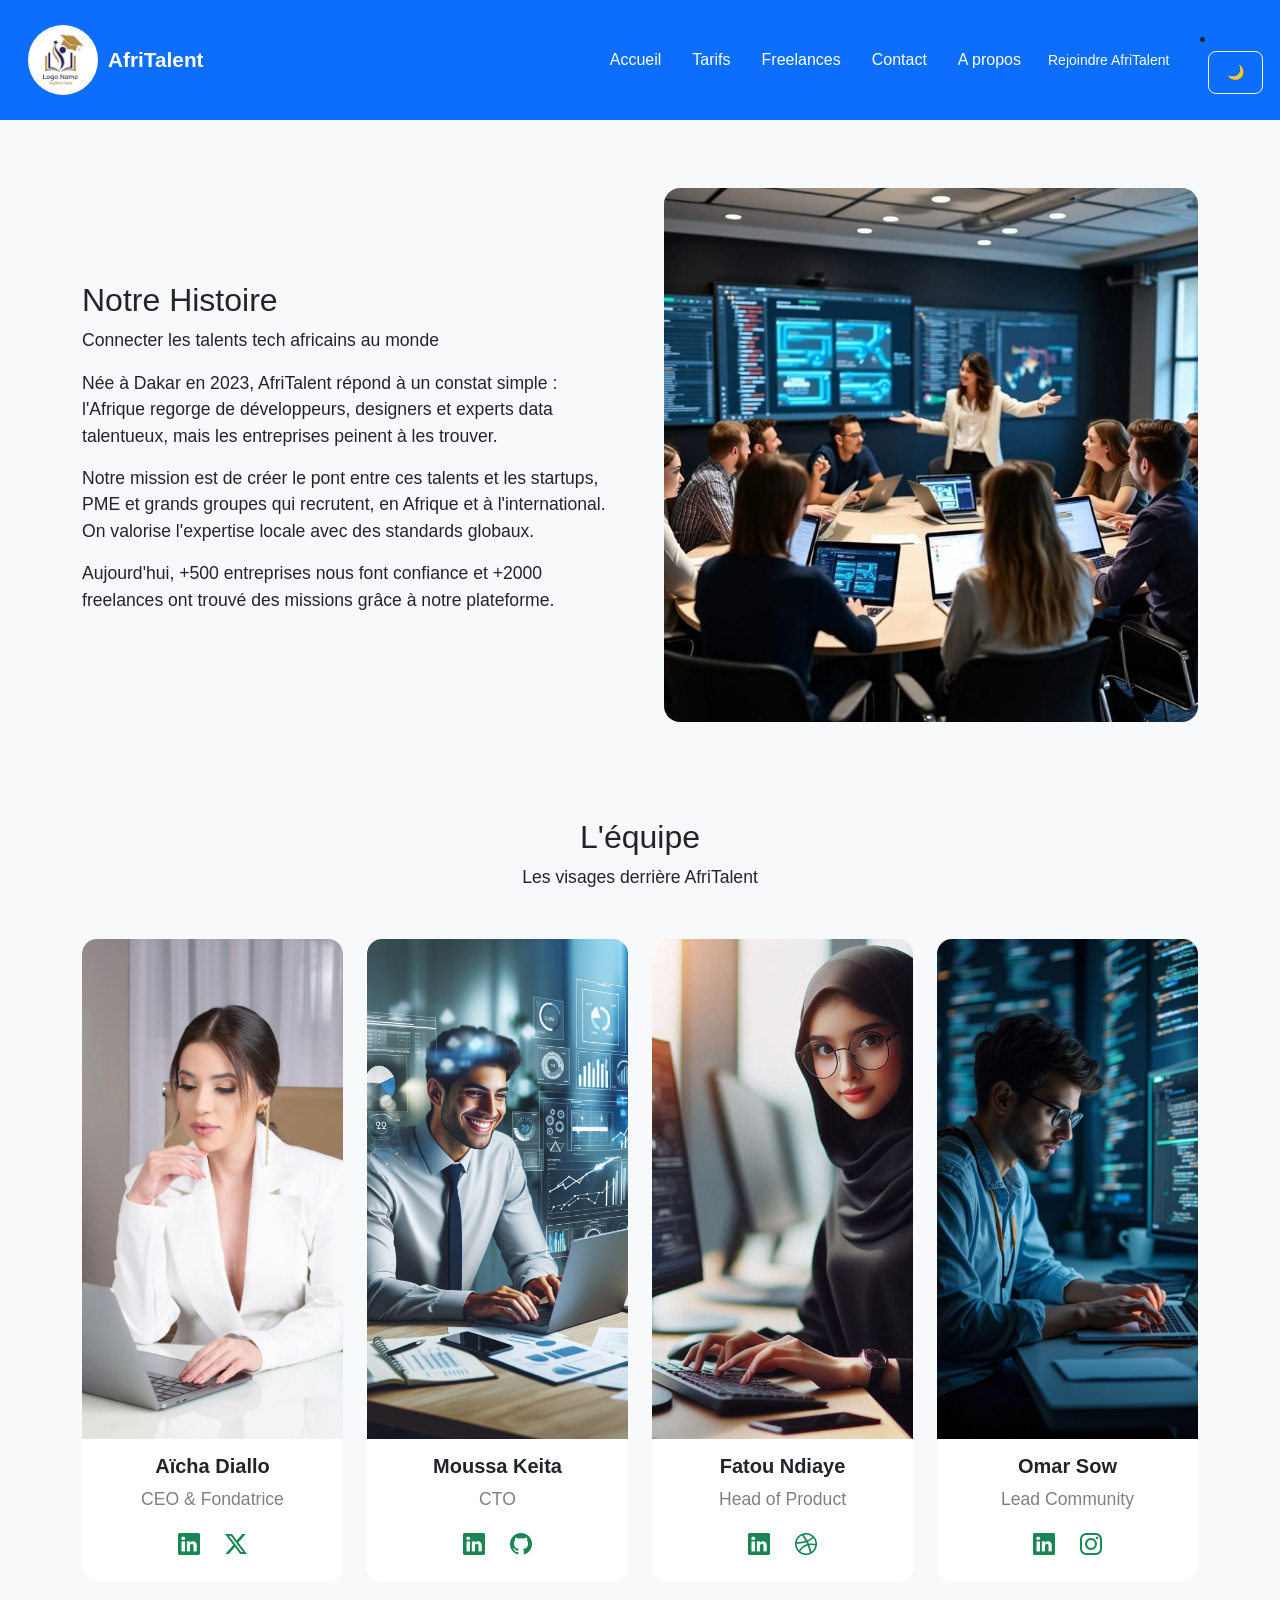
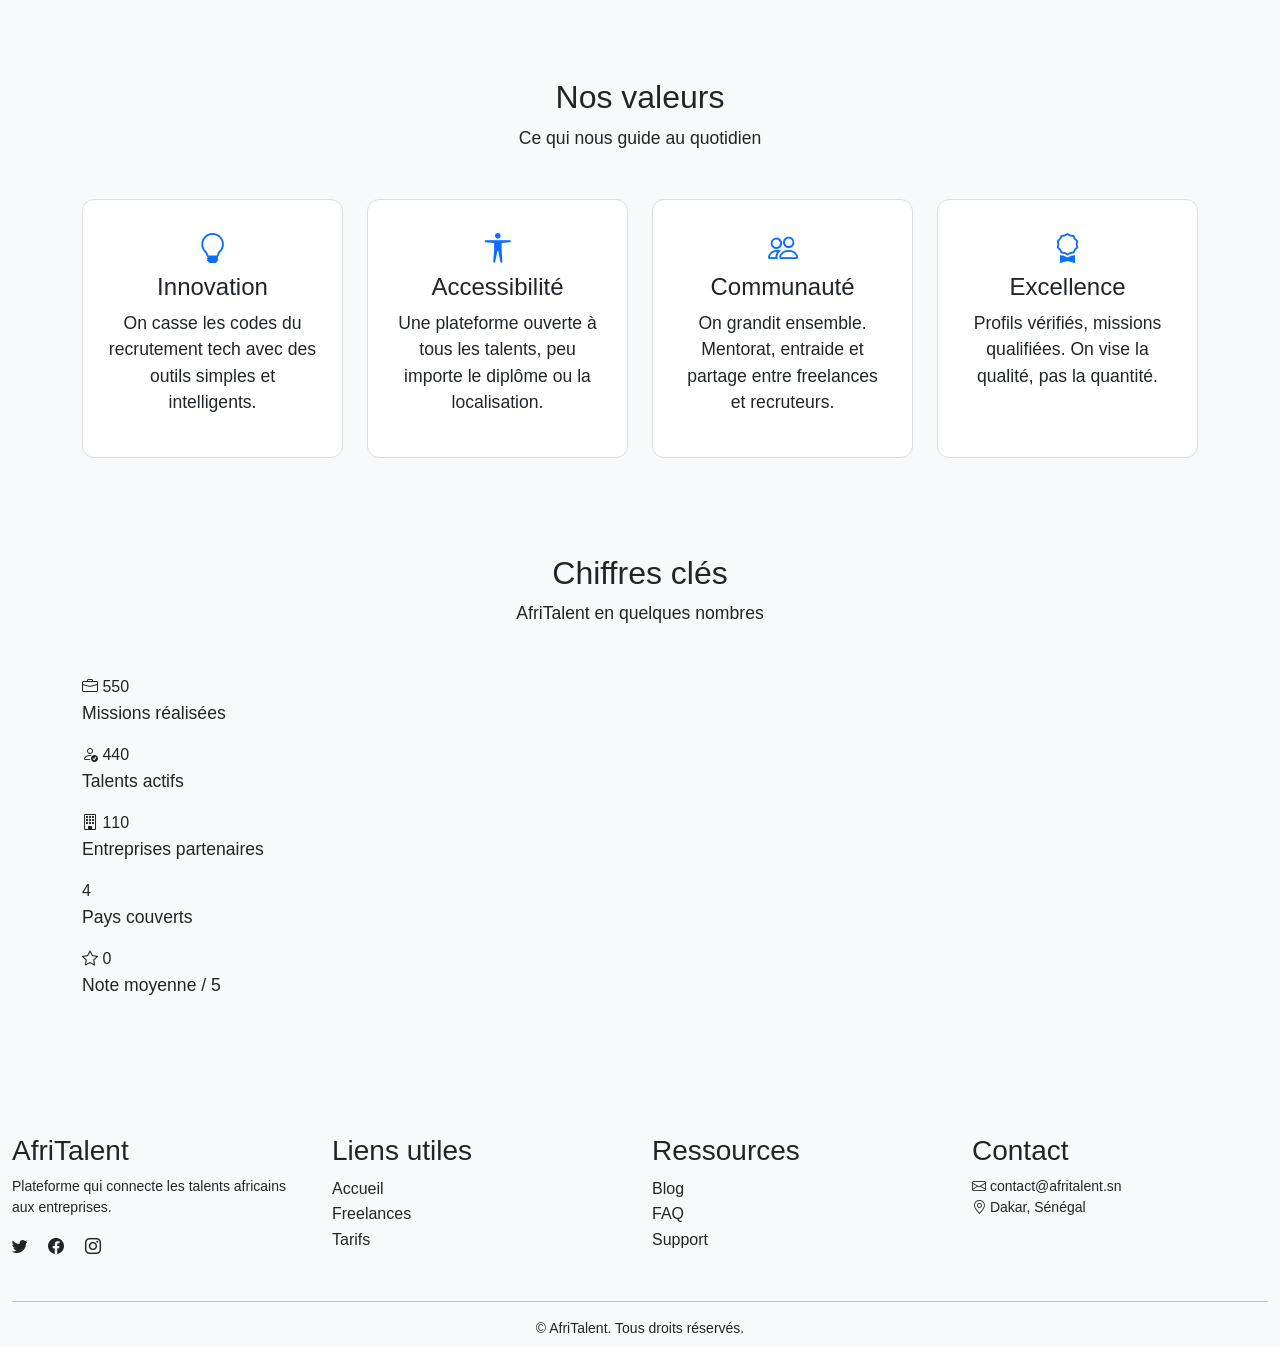
==== commit a8c4d6c9: "COMMIT10:Message : Déploiement : GitHub Pages activé, README finalisé et présentation PowerPoint ajo" ====
--- a/about.html
+++ b/about.html
@@ -32,7 +32,7 @@
                 <ul class="navbar-nav ms-auto">
                     <li class="nav-item"><a class="nav-link" href="index.html">Accueil</a></li>
                     <li class="nav-item"><a class="nav-link" href="tarifs.html">Tarifs</a></li>
-                    <li class="nav-item"><a class="nav-link" href="Freelances.html">Freelances</a></li>
+                    <li class="nav-item"><a class="nav-link" href="freelances.html">Freelances</a></li>
                     <li class="nav-item"><a class="nav-link" href="contact.html">Contact</a></li>
                     <li class="nav-item"><a class="nav-link" href="about.html">A propos</a></li>
                     <li>
@@ -297,6 +297,7 @@
     </footer>
 
 
+<link href="https://cdn.jsdelivr.net/npm/bootstrap-icons/font/bootstrap-icons.css" rel="stylesheet">
 
     <script src="js/main.js"></script>
 
